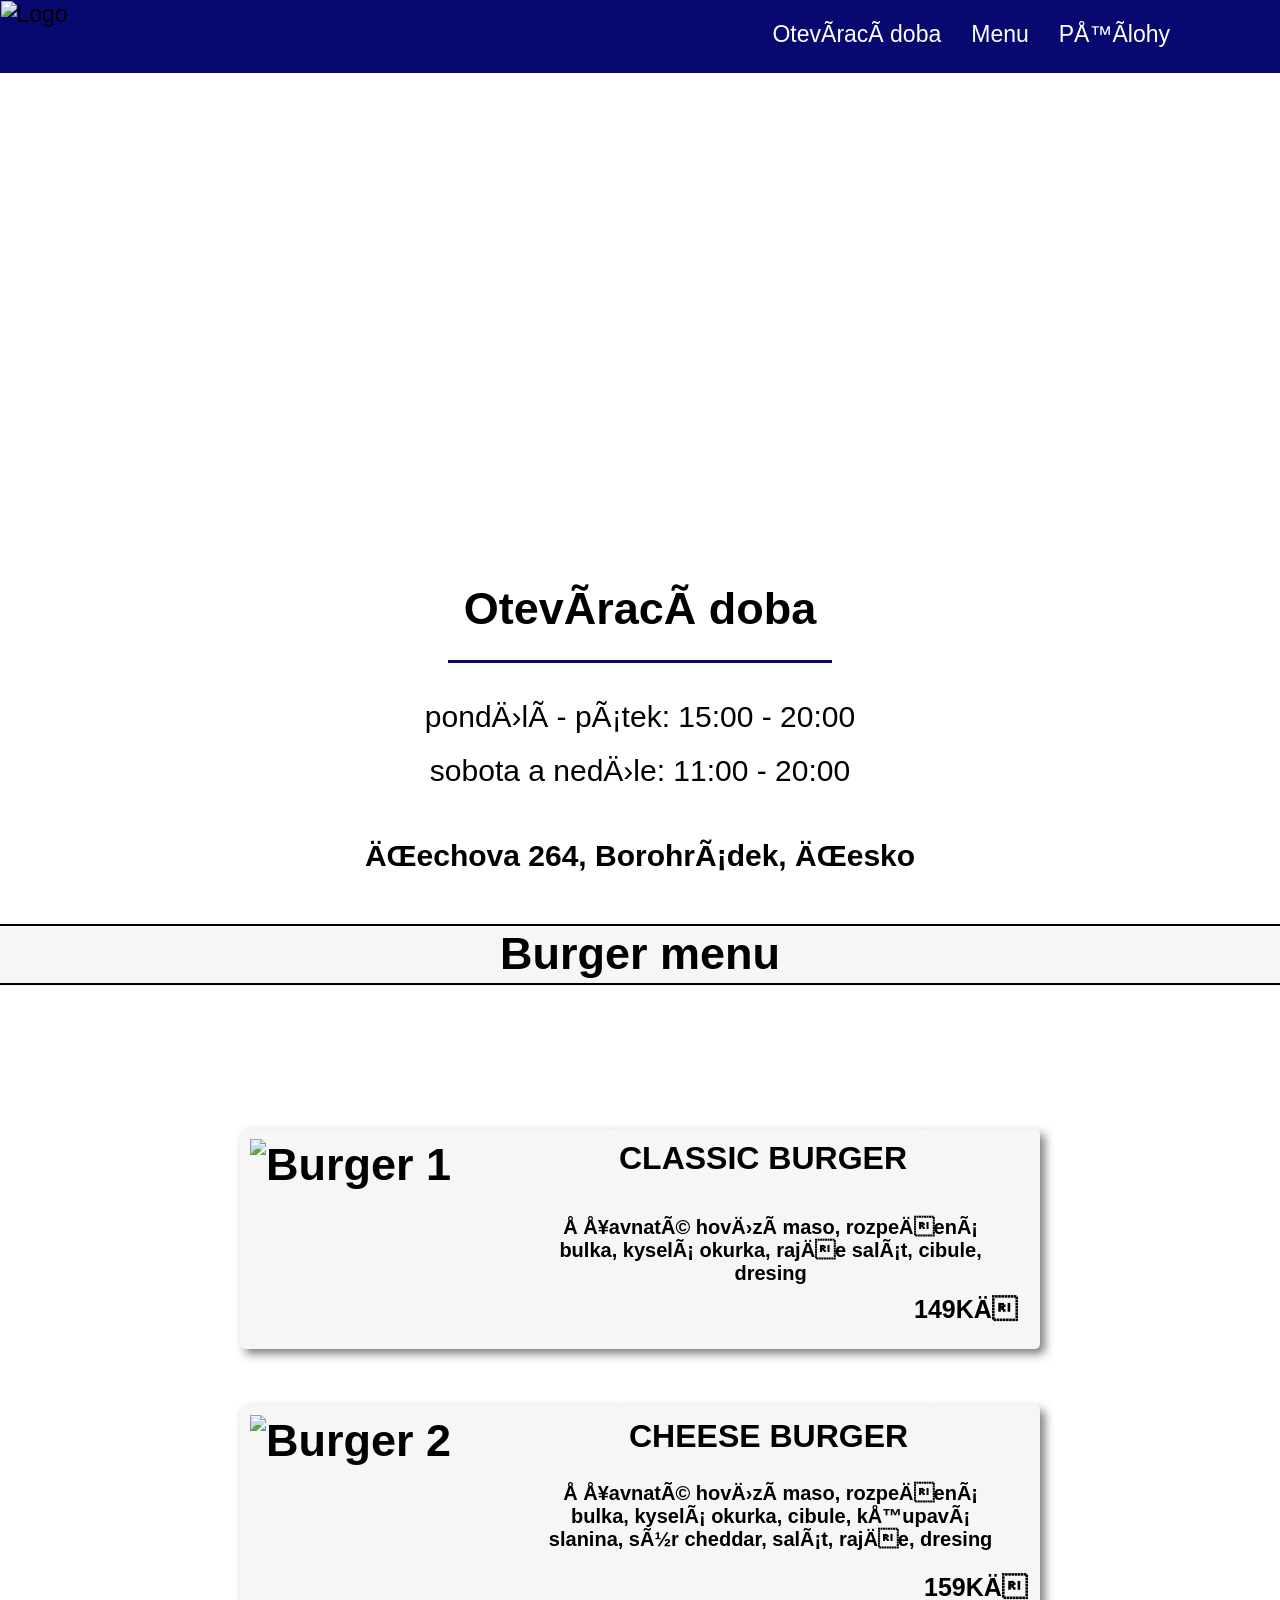
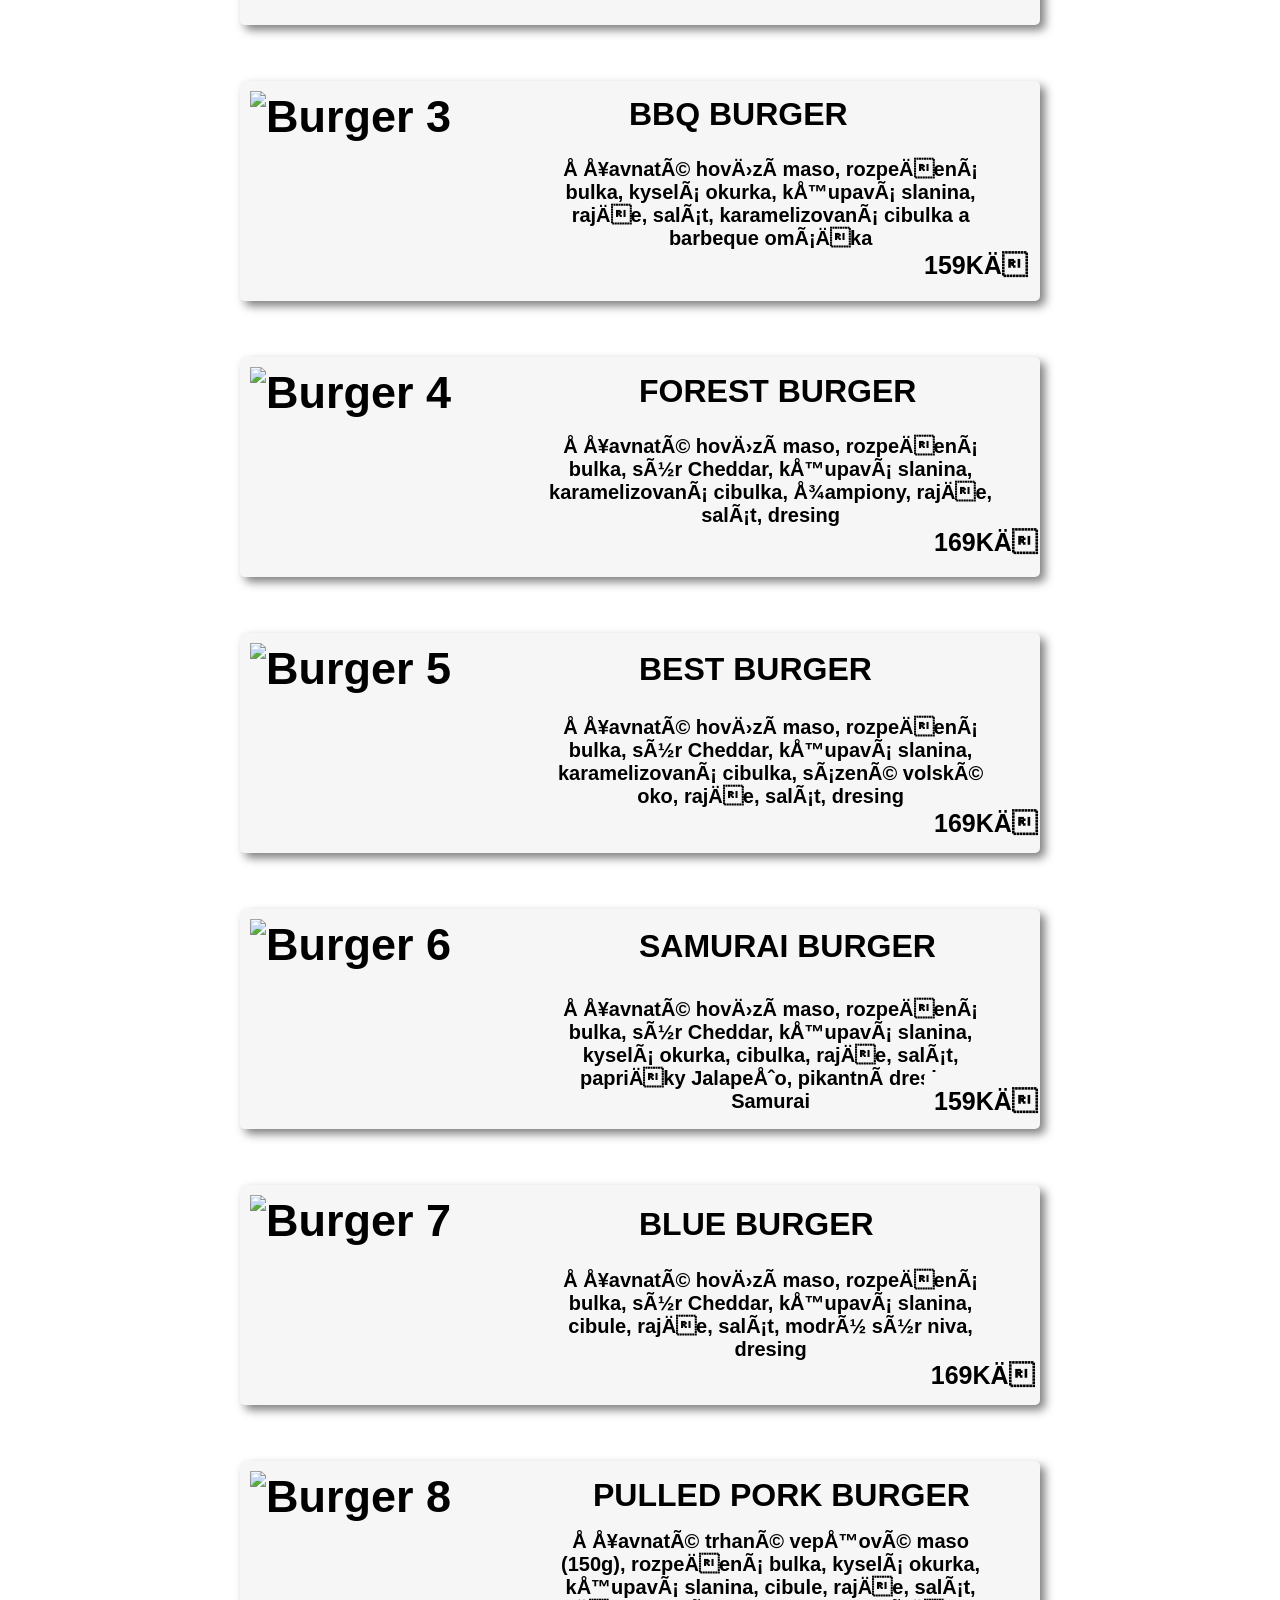
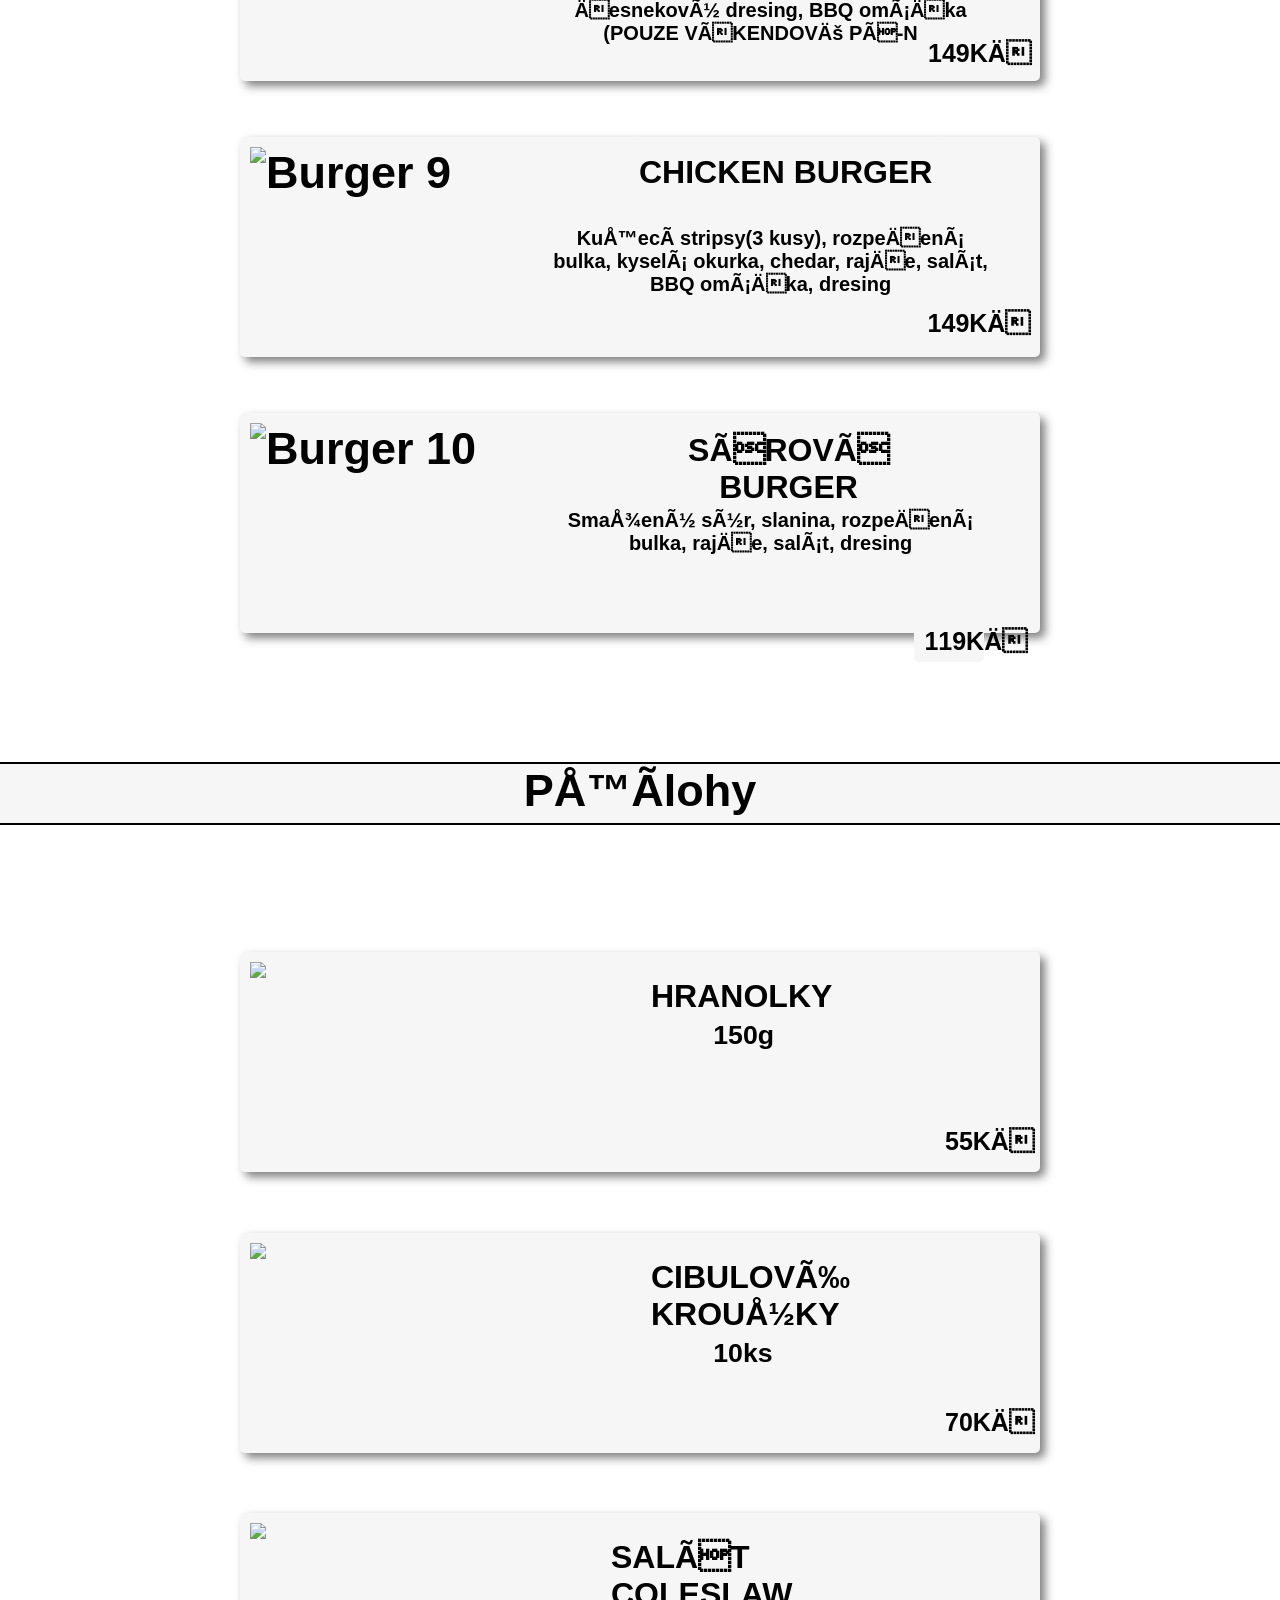
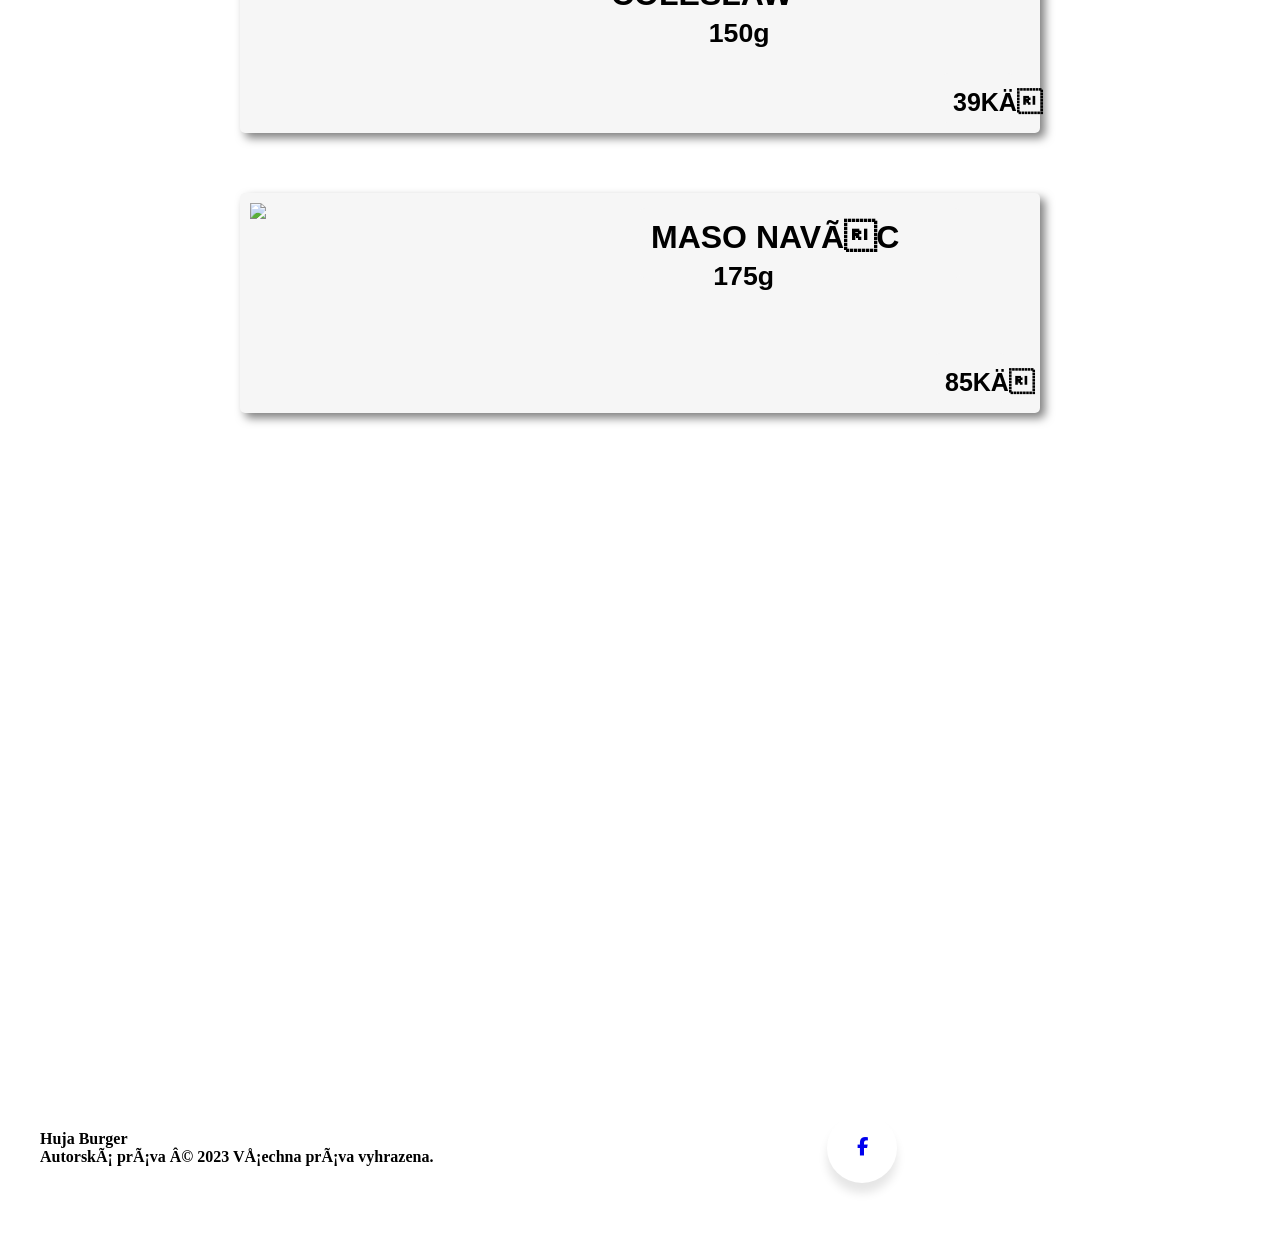
==== index.html @ 57ecf214 "Add files via upload" ====
<!DOCTYPE html>
<html>
<head>
    <link rel="Website Icon" type="png"
    href="static/h.png">
    <link 
    rel="stylesheet" 
    href="https://cdnjs.cloudflare.com/ajax/libs/font-awesome/6.4.2/css/all.min.css" integrity="sha512-z3gLpd7yknf1YoNbCzqRKc4qyor8gaKU1qmn+CShxbuBusANI9QpRohGBreCFkKxLhei6S9CQXFEbbKuqLg0DA==" crossorigin="anonymous" referrerpolicy="no-referrer" />
    <link rel="stylesheet" href="style.css">
    <title>Huja-Burger</title>
    <style>
        body {
            margin: 0; /* Odstraní vnější okraj pro celou stránku */
            background-color: rgb(255, 255, 255);
        }
        /* Přizpůsobte velikost loga dle potřeby */
        .logo {
            width: 123px;
            height: 71.7px;
            margin: 0.5px;
        }

        /* Styl pro modré zápatí */
        .footer {
            margin-top: 1200px;
            background-color: rgb(255, 255, 255); /* Modrá barva pozadí */
            color: rgb(0, 0, 0); /* Bílá barva textu */
            padding: 40px;
            display: flex;
            font-weight: bold;
            align-items: center; /* Zarovnání textu na střed */
        }
        
        .header-2 {
            display: flex;
            background-color: rgb(8, 8, 113);
            padding: 0px;
            align-items: center;
            justify-content: space-between;
        }
        .header {
            position: fixed; /* Pevná pozice */
            top: 0; /* Hlavička bude zobrazena nahoře na obrazovce */
            left: 0;
            width: 100%;
            display: flex;
            background-color: rgb(8, 8, 113);
            padding: 0px;
            text-decoration: none;
            font-size: 23px;
            font-family: Verdana, Geneva, Tahoma, sans-serif;
            align-items: center;
            justify-content: space-between;
            z-index: 999;
        }

        .menu-buttons {
            display: flex;
        }

        .menu-button {
            margin-right: 30px;
            margin-top: 5px;
            color: white;
            text-decoration: none;
            font-size: 23px;
            font-family: Verdana, Geneva, Tahoma, sans-serif;
        }
        .menu-button:hover {
            text-decoration: underline;
            font-size: 26px;
            margin-top: 2px;
        }
        /* Nový styl pro tlačítko Přílohy */
        .attachment-button {
            margin-right: 30px;
            margin-top: 5px;
            color: white;
            text-decoration: none;
            font-size: 23px;
            font-family: Verdana, Geneva, Tahoma, sans-serif;
        }
        .attachment-button:hover {
            text-decoration: underline;
            font-size: 26px;
            margin-top: 2px;
        }

        /* Styl pro tlačítko s obrázkem telefonu */
        .phone-button {
            width: 40px;
            height: 40px;
            background-image: url("/static/phone 1.png"); /* Změňte na cestu k obrázku telefonu */
            background-size: cover;
            cursor: pointer;
            margin-right: 40px;
        }
        .phone-button:hover {
            width: 45px;
            height: 45px;
        }

        /* Nový styl pro velký pruh s obrázkem */
        .large-banner {
            position: relative;
            width: 100%;
            height: 400px; /* Výška velkého pruhu */
            background-image: url("/static/burger banner 6.png"); /* Změňte na cestu k vašemu obrázku */
            background-size: cover;
            background-position: center;
            display: flex;
            align-items: center;
            justify-content: center;
        }
        
        .otevírací-doba-text {
            color: black;
            font-size: 45px; /* Zvětšíme velikost textu */
            font-weight: bold;
            margin-top: 110px; /* Odsazení od obrázku */
            text-align: center;
            font-family: Arial, Helvetica, sans-serif;
        }
        


        
        .doba-text-1 {
            color: black;
            font-size: 30px;
            margin-top: 65px; 
            text-align: center;
            font-family: Arial, Helvetica, sans-serif;
        }
        .doba-text-2 {
            color: black;
            font-size: 30px;
            margin-top: 20px; 
            text-align: center;
            font-family: Arial, Helvetica, sans-serif;
        }

        .místo-text-1 {
            color: black;
            font-size: 30px;
            font-weight: bold;
            margin-top: 4%; 
            text-align: center;
            font-family: 'Segoe UI', Tahoma, Geneva, Verdana, sans-serif;
        }


    .black-line {
        position: absolute;
        margin-top: 2%; /* Výška nad textem 'Burger menu' */
        width: 30%;
        height: 3px;
        background-color: rgb(8, 8, 113);
        left: 35%;
    }




    .burger-menu-text {
            color: black;
            font-size: 45px;
            font-weight: bold;
            margin-top: 1px;
            font-family: Arial, Helvetica, sans-serif;
        }

    /* Nový styl pro modrou čáru */
    .blue-line {
        position: absolute;
        margin-top: 4%; /* Výška nad textem 'Burger menu' */
        width: 100%;
        height: 2px;
        background-color: black;
    }

    .overlay-rectangle {
        position: absolute;
        margin-top: 4.2%; /* Odsazení od vrchního okraje stránky */
        left: 0;
        width: 100%;
        height: 59px; /* Výška obdélníku */
        background-color: rgb(246, 246, 246);
    }

    .blue-line-2 {
        position: absolute;
        margin-top: 0.3%; /* Výška nad textem 'Burger menu' */
        width: 100%;
        height: 2px;
        background-color: black;
    }




    .burger-menu-text-2 {
            color: black;
            font-size: 45px; /* Zvětšíme velikost textu */
            font-weight: bold;
            margin-top: 1px; /* Odsazení od obrázku */
            text-align: center;
            font-family: Arial, Helvetica, sans-serif;
        }
            /* Nový styl pro modrou čáru */
    .blue-line-1-1 {
        position: absolute;
        margin-top: 3150px; /* Výška nad textem 'Burger menu' */
        width: 100%;
        height: 2px;
        background-color: black;
    }

    .overlay-rectangle-2 {
        position: absolute;
        margin-top: 2px; /* Odsazení od vrchního okraje stránky */
        left: 0;
        width: 100%;
        height: 59px; /* Výška obdélníku */
        background-color: rgb(246, 246, 246);
    }

    .blue-line-1-2 {
        position: absolute;
        margin-top: -61px; /* Výška nad textem 'Burger menu' */
        width: 100%;
        height: 2px;
        background-color: black;
    }
        
        


        




        /* Nový styl pro vystupující obdélník */
        .center-box-1-1 {
            position: absolute;
            margin-top: 20%;
            width: 780px;
            height: 200px;
            left: 50%;
            transform: translate(-50%, -50%);
            background-color: rgb(246, 246, 246);
            padding: 10px;
            border-radius: 5px; /* Více ostrých stran */
            box-shadow: 5px 5px 10px rgba(0, 0, 0, 0.5);
            display: flex; 
            align-items: top; 
        }
        /* Styl pro obrázek v obdélníku */
        .burger-image-1-1 {
            width: 200px;
            height: 200px;
            border-radius: 5px;
        }
    
    /* Nový styl pro druhý obdélník */
    .center-box-1-2 {
        position: absolute;
        margin-top: 20%;
        width: 300px;
        height: 200px;
        left: 60%;
        transform: translate(-50%, -50%);
        background-color: rgb(246, 246, 246); 
        padding: 10px;
        border-radius: 5px; /* Více ostrých stran */
        display: flex; 
        align-items: top; 
    }
    /* Styl pro text v novém obdélníku */
    .burger-text-1-2 {
        font-size: 32px;
        font-family: Arial, Helvetica, sans-serif;
        margin-left: 1px; /* Odsazení textu od levého okraje obdélníku */
        font-weight: bold;
        margin-top: 1px;
    }

    .center-box-1-3 {
        position: absolute;
        margin-top: 12%;
        width: 500px;
        height: 40px;
        left: 43%;
        transform: translate(-50%, -50%);
        background-color: rgb(246, 246, 246);
        padding: 10px;
        border-radius: 5px; /* Více ostrých stran */
        display: flex; 
        align-items: top;
    }
    .okurky-text-1-3 {
        font-size: 20px;
        font-family: Arial, Helvetica, sans-serif;
        margin-top: 20px; /* Odsazení textu od horního textu */
        margin-left: 50px; /* Odsazení textu od levého okraje obdélníku */
    }

    .cena-box-1 {
        position: absolute;
        margin-top: 40%;
        width: 50px;
        height: 30px;
        margin-left: 100%;
        transform: translate(-50%, -50%);
        background-color: rgb(246, 246, 246);
        padding: 10px;
        border-radius: 5px; /* Více ostrých stran72 */
        display: flex;
        align-items: top;
        z-index: 99;
    }
    .cena-1 {
        font-size: 25px;
        font-family: Arial, Helvetica, sans-serif;
        margin-left: 0px; /* Odsazení textu od levého okraje obdélníku */
        font-weight: bold;
        margin-top: 5px;
    }
        
    
        
        
        .center-box-2-1 {
            position: absolute;
            margin-top: 47%;
            width: 780px;
            height: 200px;
            left: 50%;
            transform: translate(-50%, -50%);
            background-color: rgb(246, 246, 246);
            padding: 10px;
            border-radius: 5px; /* Více ostrých stran */
            box-shadow: 5px 5px 10px rgba(0, 0, 0, 0.5);
            display: flex; 
            align-items: top; 
        }
        /* Styl pro obrázek v obdélníku */
        .burger-image-2-1 {
            width: 200px;
            height: 200px;
            border-radius: 5px;
        }
    
    /* Nový styl pro druhý obdélník */
    .center-box-2-2 {
        position: absolute;
        margin-top: 93%;
        width: 300px;
        height: 40px;
        margin-left: 50%;
        transform: translate(-50%, -50%);
        background-color: rgb(246, 246, 246); 
        padding: 10px;
        border-radius: 5px; /* Více ostrých stran */
        display: flex; 
        align-items: top; 
    }
    /* Styl pro text v novém obdélníku */
    .burger-text-2-2 {
        font-size: 32px;
        font-family: Arial, Helvetica, sans-serif;
        margin-left: 1px; /* Odsazení textu od levého okraje obdélníku */
        font-weight: bold;
        margin-top: 1px;
    }

    .center-box-2-3 {
        position: absolute;
        margin-top: 55%;
        width: 500px;
        height: 40px;
        left: 50%;
        transform: translate(-50%, -50%);
        background-color: rgb(246, 246, 246);
        padding: 10px;
        border-radius: 5px; /* Více ostrých stran */
        display: flex; 
        align-items: top;
    }
    .okurky-text-2-3 {
        font-size: 20px;
        font-family: Arial, Helvetica, sans-serif;
        margin-top: 20px; /* Odsazení textu od horního textu */
        margin-left: 50px; /* Odsazení textu od levého okraje obdélníku */
    }
    .cena-box-2 {
        position: absolute;
        margin-top: 40%;
        width: 50px;
        height: 30px;
        margin-left: 100%;
        transform: translate(-50%, -50%);
        background-color: rgb(246, 246, 246);
        padding: 10px;
        border-radius: 5px; /* Více ostrých stran */
        display: flex; 
        align-items: top;
        z-index: 99;
    }
    .cena-2 {
        font-size: 25px;
        font-family: Arial, Helvetica, sans-serif;
        margin-left: 0px; /* Odsazení textu od levého okraje obdélníku */
        font-weight: bold;
        margin-top: 5px;
    }




    .center-box-3-1 {
            position: absolute;
            margin-top: 47%;
            width: 780px;
            height: 200px;
            left: 50%;
            transform: translate(-50%, -50%);
            background-color: rgb(246, 246, 246);
            padding: 10px;
            border-radius: 5px; /* Více ostrých stran */
            box-shadow: 5px 5px 10px rgba(0, 0, 0, 0.5);
            display: flex; 
            align-items: top; 
        }
        /* Styl pro obrázek v obdélníku */
        .burger-image-3-1 {
            width: 200px;
            height: 200px;
            border-radius: 5px;
        }
    
    /* Nový styl pro druhý obdélník */
    .center-box-3-2 {
        position: absolute;
        margin-top: 93%;
        width: 300px;
        height: 40px;
        left: 50%;
        transform: translate(-50%, -50%);
        background-color: rgb(246, 246, 246); 
        padding: 10px;
        border-radius: 5px; /* Více ostrých stran */
        display: flex; 
        align-items: top; 
    }
    /* Styl pro text v novém obdélníku */
    .burger-text-3-2 {
        font-size: 32px;
        font-family: Arial, Helvetica, sans-serif;
        margin-left: 1px; /* Odsazení textu od levého okraje obdélníku */
        font-weight: bold;
        margin-top: 1px;
    }

    .center-box-3-3 {
        position: absolute;
        margin-top: 57%;
        width: 500px;
        height: 40px;
        left: 50%;
        transform: translate(-50%, -50%);
        background-color: rgb(246, 246, 246);
        padding: 10px;
        border-radius: 5px; /* Více ostrých stran */
        display: flex; 
        align-items: top;
    }
    .okurky-text-3-3 {
        font-size: 20px;
        font-family: Arial, Helvetica, sans-serif;
        margin-top: 20px; /* Odsazení textu od horního textu */
        margin-left: 50px; /* Odsazení textu od levého okraje obdélníku */
    }

    .cena-box-3 {
        position: absolute;
        margin-top: 40%;
        width: 50px;
        height: 30px;
        margin-left: 100%;
        transform: translate(-50%, -50%);
        background-color: rgb(246, 246, 246);
        padding: 10px;
        border-radius: 5px; /* Více ostrých stran */
        display: flex; 
        align-items: top;
        z-index: 99;
    }
    .cena-3 {
        font-size: 25px;
        font-family: Arial, Helvetica, sans-serif;
        margin-left: 0px; /* Odsazení textu od levého okraje obdélníku */
        font-weight: bold;
        margin-top: 5px;
    }




    .center-box-4-1 {
            position: absolute;
            margin-top: 47%;
            width: 780px;
            height: 200px;
            left: 50%;
            transform: translate(-50%, -50%);
            background-color: rgb(246, 246, 246);
            padding: 10px;
            border-radius: 5px; /* Více ostrých stran */
            box-shadow: 5px 5px 10px rgba(0, 0, 0, 0.5);
            display: flex; 
            align-items: top; 
        }
        /* Styl pro obrázek v obdélníku */
        .burger-image-4-1 {
            width: 200px;
            height: 200px;
            border-radius: 5px;
        }
    
    /* Nový styl pro druhý obdélník */
    .center-box-4-2 {
        position: absolute;
        margin-top: 93%;
        width: 300px;
        height: 40px;
        margin-left: 50%;
        transform: translate(-50%, -50%);
        background-color: rgb(246, 246, 246); 
        padding: 10px;
        border-radius: 5px; /* Více ostrých stran */
        display: flex; 
        align-items: top; 
    }
    /* Styl pro text v novém obdélníku */
    .burger-text-4-2 {
        font-size: 32px;
        font-family: Arial, Helvetica, sans-serif;
        margin-left: 1px; /* Odsazení textu od levého okraje obdélníku */
        font-weight: bold;
        margin-top: 1px;
    }

    .center-box-4-3 {
        position: absolute;
        margin-top: 57%;
        width: 500px;
        height: 40px;
        left: 50%;
        transform: translate(-50%, -50%);
        background-color: rgb(246, 246, 246);
        padding: 10px;
        border-radius: 5px; /* Více ostrých stran */
        display: flex; 
        align-items: top;
    }
    .okurky-text-4-3 {
        font-size: 20px;
        font-family: Arial, Helvetica, sans-serif;
        margin-top: 20px; /* Odsazení textu od horního textu */
        margin-left: 50px; /* Odsazení textu od levého okraje obdélníku */
    }

    .cena-box-4 {
        position: absolute;
        margin-top: 40%;
        width: 50px;
        height: 30px;
        margin-left: 100%;
        transform: translate(-50%, -50%);
        background-color: rgb(246, 246, 246);
        padding: 10px;
        border-radius: 5px; /* Více ostrých stran */
        display: flex; 
        align-items: top;
        z-index: 99;
    }
    .cena-4 {
        font-size: 25px;
        font-family: Arial, Helvetica, sans-serif;
        margin-left: 0px; /* Odsazení textu od levého okraje obdélníku */
        font-weight: bold;
        margin-top: 5px;
    }




    .center-box-5-1 {
            position: absolute;
            margin-top: 47%;
            width: 780px;
            height: 200px;
            left: 50%;
            transform: translate(-50%, -50%);
            background-color: rgb(246, 246, 246);
            padding: 10px;
            border-radius: 5px; /* Více ostrých stran */
            box-shadow: 5px 5px 10px rgba(0, 0, 0, 0.5);
            display: flex; 
            align-items: top; 
        }
        /* Styl pro obrázek v obdélníku */
        .burger-image-5-1 {
            width: 200px;
            height: 200px;
            border-radius: 5px;
        }
    
    /* Nový styl pro druhý obdélník */
    .center-box-5-2 {
        position: absolute;
        margin-top: 93%;
        width: 300px;
        height: 40px;
        left: 50%;
        transform: translate(-50%, -50%);
        background-color: rgb(246, 246, 246); 
        padding: 10px;
        border-radius: 5px; /* Více ostrých stran */
        display: flex; 
        align-items: top; 
    }
    /* Styl pro text v novém obdélníku */
    .burger-text-5-2 {
        font-size: 32px;
        font-family: Arial, Helvetica, sans-serif;
        margin-left: 1px; /* Odsazení textu od levého okraje obdélníku */
        font-weight: bold;
        margin-top: 1px;
    }

    .center-box-5-3 {
        position: absolute;
        margin-top: 58%;
        width: 500px;
        height: 40px;
        left: 50%;
        transform: translate(-50%, -50%);
        background-color: rgb(246, 246, 246);
        padding: 10px;
        border-radius: 5px; /* Více ostrých stran */
        display: flex; 
        align-items: top;
    }
    .okurky-text-5-3 {
        font-size: 20px;
        font-family: Arial, Helvetica, sans-serif;
        margin-top: 20px; /* Odsazení textu od horního textu */
        margin-left: 50px; /* Odsazení textu od levého okraje obdélníku */
    }

    .cena-box-5 {
        position: absolute;
        margin-top: 41%;
        width: 50px;
        height: 30px;
        margin-left: 100%;
        transform: translate(-50%, -50%);
        background-color: rgb(246, 246, 246);
        padding: 10px;
        border-radius: 5px; /* Více ostrých stran */
        display: flex; 
        align-items: top;
        z-index: 99;
    }
    .cena-5 {
        font-size: 25px;
        font-family: Arial, Helvetica, sans-serif;
        margin-left: 0px;
        font-weight: bold;
        margin-top: 5px;
    }




    .center-box-6-1 {
            position: absolute;
            margin-top: 47%;
            width: 780px;
            height: 200px;
            left: 50%;
            transform: translate(-50%, -50%);
            background-color: rgb(246, 246, 246);
            padding: 10px;
            border-radius: 5px;
            box-shadow: 5px 5px 10px rgba(0, 0, 0, 0.5);
            display: flex; 
            align-items: top; 
        }
        .burger-image-6-1 {
            width: 200px;
            height: 200px;
            border-radius: 5px;
        }
    

    .center-box-6-2 {
        position: absolute;
        margin-top: 93%;
        width: 300px;
        height: 40px;
        left: 50%;
        transform: translate(-50%, -50%);
        background-color: rgb(246, 246, 246); 
        padding: 10px;
        border-radius: 5px;
        display: flex; 
        align-items: top; 
    }
    .burger-text-6-2 {
        font-size: 32px;
        font-family: Arial, Helvetica, sans-serif;
        margin-left: 1px;
        font-weight: bold;
        margin-top: 1px;
    }


    .center-box-6-3 {
        position: absolute;
        margin-top: 58%;
        width: 500px;
        height: 40px;
        left: 50%;
        transform: translate(-50%, -50%);
        background-color: rgb(246, 246, 246);
        padding: 10px;
        border-radius: 5px;
        display: flex; 
        align-items: top;
    }
    .okurky-text-6-3 {
        font-size: 20px;
        font-family: Arial, Helvetica, sans-serif;
        margin-top: 20px;
        margin-left: 50px;
    }


    .cena-box-6 {
        position: absolute;
        margin-top: 41%;
        width: 50px;
        height: 30px;
        margin-left: 100%;
        transform: translate(-50%, -50%);
        background-color: rgb(246, 246, 246);
        padding: 10px;
        border-radius: 5px;
        display: flex; 
        align-items: top;
        z-index: 99;
    }
    .cena-6 {
        font-size: 25px;
        font-family: Arial, Helvetica, sans-serif;
        margin-left: 0px;
        font-weight: bold;
        margin-top: 5px;
    }




    .center-box-7-1 {
            position: absolute;
            margin-top: 47%;
            width: 780px;
            height: 200px;
            left: 50%;
            transform: translate(-50%, -50%);
            background-color: rgb(246, 246, 246);
            padding: 10px;
            border-radius: 5px;
            box-shadow: 5px 5px 10px rgba(0, 0, 0, 0.5);
            display: flex; 
            align-items: top; 
        }
        .burger-image-7-1 {
            width: 200px;
            height: 200px;
            border-radius: 5px;
        }
    

    .center-box-7-2 {
        position: absolute;
        margin-top: 93%;
        width: 300px;
        height: 40px;
        left: 50%;
        transform: translate(-50%, -50%);
        background-color: rgb(246, 246, 246); 
        padding: 10px;
        border-radius: 5px;
        display: flex; 
        align-items: top; 
    }
    .burger-text-7-2 {
        font-size: 32px;
        font-family: Arial, Helvetica, sans-serif;
        margin-left: 1px;
        font-weight: bold;
        margin-top: 1px;
    }


    .center-box-7-3 {
        position: absolute;
        margin-top: 56%;
        width: 500px;
        height: 40px;
        left: 50%;
        transform: translate(-50%, -50%);
        background-color: rgb(246, 246, 246);
        padding: 10px;
        border-radius: 5px;
        display: flex; 
        align-items: top;
    }
    .okurky-text-7-3 {
        font-size: 20px;
        font-family: Arial, Helvetica, sans-serif;
        margin-top: 20px;
        margin-left: 50px;
    }


    .cena-box-7 {
        position: absolute;
        margin-top: 40%;
        width: 50px;
        height: 30px;
        margin-left: 99%;
        transform: translate(-50%, -50%);
        background-color: rgb(246, 246, 246);
        padding: 10px;
        border-radius: 5px;
        display: flex; 
        align-items: top;
        z-index: 99;
    }
    .cena-7 {
        font-size: 25px;
        font-family: Arial, Helvetica, sans-serif;
        margin-left: 0px;
        font-weight: bold;
        margin-top: 5px;
    }




    .center-box-8-1 {
            position: absolute;
            margin-top: 47%;
            width: 780px;
            height: 200px;
            left: 50%;
            transform: translate(-50%, -50%);
            background-color: rgb(246, 246, 246);
            padding: 10px;
            border-radius: 5px; /* Více ostrých stran */
            box-shadow: 5px 5px 10px rgba(0, 0, 0, 0.5);
            display: flex; 
            align-items: top; 
        }
        .burger-image-8-1 {
            width: 200px;
            height: 200px;
            border-radius: 5px;
        }
    

    .center-box-8-2 {
        position: absolute;
        margin-top: 91%;
        width: 430px;
        height: 40px;
        left: 50%;
        transform: translate(-50%, -50%);
        background-color: rgb(246, 246, 246); 
        padding: 10px;
        border-radius: 5px;
        display: flex; 
        align-items: top; 
    }
    .burger-text-8-2 {
        font-size: 32px;
        font-family: Arial, Helvetica, sans-serif;
        margin-left: 20px;
        font-weight: bold;
        margin-top: 1px;
    }


    .center-box-8-3 {
        position: absolute;
        margin-top: 54%;
        width: 500px;
        height: 40px;
        left: 50%;
        transform: translate(-50%, -50%);
        background-color: rgb(246, 246, 246);
        padding: 10px;
        border-radius: 5px;
        display: flex; 
        align-items: top;
    }
    .okurky-text-8-3 {
        font-size: 20px;
        font-family: Arial, Helvetica, sans-serif;
        margin-top: 20px;
        margin-left: 50px;
    }


    .cena-box-8 {
        position: absolute;
        margin-top: 30%;
        width: 50px;
        height: 30px;
        margin-left: 80%;
        transform: translate(-50%, -50%);
        background-color: rgb(246, 246, 246);
        padding: 10px;
        border-radius: 5px;
        display: flex; 
        align-items: top;
        z-index: 99;
    }
    .cena-8 {
        font-size: 25px;
        font-family: Arial, Helvetica, sans-serif;
        margin-left: 0px;
        font-weight: bold;
        margin-top: 5px;
    }




    .center-box-9-1 {
            position: absolute;
            margin-top: 47%;
            width: 780px;
            height: 200px;
            left: 50%;
            transform: translate(-50%, -50%);
            background-color: rgb(246, 246, 246);
            padding: 10px;
            border-radius: 5px;
            box-shadow: 5px 5px 10px rgba(0, 0, 0, 0.5);
            display: flex; 
            align-items: top; 
        }

        .burger-image-9-1 {
            width: 200px;
            height: 200px;
            border-radius: 5px;
        }
    

    .center-box-9-2 {
        position: absolute;
        margin-top: 66%;
        width: 300px;
        height: 40px;
        left: 50%;
        transform: translate(-50%, -50%);
        background-color: rgb(246, 246, 246); 
        padding: 10px;
        border-radius: 5px;
        display: flex; 
        align-items: top; 
    }
    .burger-text-9-2 {
        font-size: 32px;
        font-family: Arial, Helvetica, sans-serif;
        margin-left: 1px;
        font-weight: bold;
        margin-top: 1px;
    }


    .center-box-9-3 {
        position: absolute;
        margin-top: 61%;
        width: 500px;
        height: 40px;
        left: 50%;
        transform: translate(-50%, -50%);
        background-color: rgb(246, 246, 246);
        padding: 10px;
        border-radius: 5px;
        display: flex; 
        align-items: top;
    }
    .okurky-text-9-3 {
        font-size: 20px;
        font-family: Arial, Helvetica, sans-serif;
        margin-top: 20px;
        margin-left: 50px;
    }


    .cena-box-9 {
        position: absolute;
        margin-top: 40%;
        width: 50px;
        height: 30px;
        margin-left: 98%;
        transform: translate(-50%, -50%);
        background-color: rgb(246, 246, 246);
        padding: 10px;
        border-radius: 5px;
        display: flex; 
        align-items: top;
        z-index: 99;
    }
    .cena-9 {
        font-size: 25px;
        font-family: Arial, Helvetica, sans-serif;
        margin-left: 0px;
        font-weight: bold;
        margin-top: 5px;
    }




    .center-box-10-1 {
            position: absolute;
            margin-top: 47%;
            width: 780px;
            height: 200px;
            left: 50%;
            transform: translate(-50%, -50%);
            background-color: rgb(246, 246, 246);
            padding: 10px;
            border-radius: 5px;
            box-shadow: 5px 5px 10px rgba(0, 0, 0, 0.5);
            display: flex; 
            align-items: top; 
        }
        .burger-image-10-1 {
            width: 200px;
            height: 200px;
            border-radius: 5px;
        }
    

    .center-box-10-2 {
        position: absolute;
        margin-top: 93%;
        width: 300px;
        height: 40px;
        left: 50%;
        transform: translate(-50%, -50%);
        background-color: rgb(246, 246, 246); 
        padding: 10px;
        border-radius: 5px;
        display: flex; 
        align-items: top; 
    }
    .burger-text-10-2 {
        font-size: 32px;
        font-family: Arial, Helvetica, sans-serif;
        margin-left: 1px;
        font-weight: bold;
        margin-top: 1px;
    }


    .center-box-10-3 {
        position: absolute;
        margin-top: 58%;
        width: 500px;
        height: 40px;
        left: 50%;
        transform: translate(-50%, -50%);
        background-color: rgb(246, 246, 246);
        padding: 10px;
        border-radius: 5px;
        display: flex; 
        align-items: top;
    }
    .okurky-text-10-3 {
        font-size: 20px;
        font-family: Arial, Helvetica, sans-serif;
        margin-top: 20px;
        margin-left: 50px;
    }


    .cena-box-10 {
        position: absolute;
        margin-top: 41%;
        width: 50px;
        height: 30px;
        margin-left: 97%;
        transform: translate(-50%, -50%);
        background-color: rgb(246, 246, 246);
        padding: 10px;
        border-radius: 5px;
        display: flex; 
        align-items: top;
        z-index: 99;
    }
    .cena-10 {
        font-size: 25px;
        font-family: Arial, Helvetica, sans-serif;
        margin-left: 0px;
        font-weight: bold;
        margin-top: 5px;
    }





    .special-menu {
        position: absolute;
        margin-top: 530px;
        width: 800px;
        height: 20px;
        left: 50%;
        transform: translate(-50%, -50%);
        background-color: rgb(255, 255, 255);
        padding: 10px;
        border-radius: 2px;
        display: flex;
        align-items: top; 
    }
    .special-menu-text {
        font-size: 32px;
        font-family: Arial, Helvetica, sans-serif;
        margin-left: 1px;
        font-weight: bold;
        margin-top: 1px;
    }







    .přílohy-box-1 {
        position: absolute;
        margin-top: 300px;
        width: 780px;
        height: 200px;
        left: 50%;
        transform: translate(-50%, -50%);
        background-color: rgb(246, 246, 246);
        padding: 10px;
        border-radius: 5px;
        box-shadow: 5px 5px 10px rgba(0, 0, 0, 0.5);
        display: flex; 
        align-items: top; 
    }
    .přílohy-image-1 {
        width: 200px;
        height: 200px;
        border-radius: 5px;
        }
    
    .přílohy-box-1-2 {
        position: absolute;
        margin-top: 40px;
        width: 300px;
        height: 50px;
        left: 70%;
        transform: translate(-50%, -50%);
        background-color: rgb(246, 246, 246); 
        padding: 10px;
        border-radius: 5px; 
        display: flex; 
        align-items: top; 
    }
    .přílohy-text-1 {
        font-size: 32px;
        font-family: Arial, Helvetica, sans-serif;
        margin-left: 1px; 
        font-weight: bold;
        margin-top: 1px;
    }

    .přílohy-cena-box-1 {
        position: absolute;
        margin-top: 50%;
        width: 50px;
        height: 30px;
        margin-left: 100%;
        transform: translate(-50%, -50%);
        background-color: rgb(246, 246, 246);
        padding: 10px;
        border-radius: 5px;
        display: flex;
        align-items: top;
        z-index: 99;
    }
    .přílohy-cena-1 {
        font-size: 25px;
        font-family: Arial, Helvetica, sans-serif;
        margin-left: 0px; 
        font-weight: bold;
        margin-top: 5px;
    }




    
    .přílohy-box-2 {
        position: absolute;
        margin-top: 520px;
        width: 780px;
        height: 200px;
        left: 50%;
        transform: translate(-50%, -50%);
        background-color: rgb(246, 246, 246);
        padding: 10px;
        border-radius: 5px;
        box-shadow: 5px 5px 10px rgba(0, 0, 0, 0.5);
        display: flex; 
        align-items: top; 
    }
    .přílohy-image-2 {
        width: 200px;
        height: 200px;
        border-radius: 5px;
        }
    
    .přílohy-box-2-2 {
        position: absolute;
        margin-top: 40px;
        width: 300px;
        height: 50px;
        left: 70%;
        transform: translate(-50%, -50%);
        background-color: rgb(246, 246, 246); 
        padding: 10px;
        border-radius: 5px; 
        display: flex; 
        align-items: top; 
    }
    .přílohy-text-2 {
        font-size: 32px;
        font-family: Arial, Helvetica, sans-serif;
        margin-left: 1px; 
        font-weight: bold;
        margin-top: 1px;
    }

    .přílohy-cena-box-2 {
        position: absolute;
        margin-top: 50%;
        width: 50px;
        height: 30px;
        margin-left: 100%;
        transform: translate(-50%, -50%);
        background-color: rgb(246, 246, 246);
        padding: 10px;
        border-radius: 5px;
        display: flex;
        align-items: top;
        z-index: 99;
    }
    .přílohy-cena-2 {
        font-size: 25px;
        font-family: Arial, Helvetica, sans-serif;
        margin-left: 0px; 
        font-weight: bold;
        margin-top: 5px;
    }









    .přílohy-box-3 {
        position: absolute;
        margin-top: 800px;
        width: 780px;
        height: 200px;
        left: 50%;
        transform: translate(-50%, -50%);
        background-color: rgb(246, 246, 246);
        padding: 10px;
        border-radius: 5px;
        box-shadow: 5px 5px 10px rgba(0, 0, 0, 0.5);
        display: flex; 
        align-items: top; 
    }
    .přílohy-image-3 {
        width: 200px;
        height: 200px;
        border-radius: 5px;
        }
    
    .přílohy-box-3-2 {
        position: absolute;
        margin-top: 40px;
        width: 300px;
        height: 50px;
        left: 65%;
        transform: translate(-50%, -50%);
        background-color: rgb(246, 246, 246); 
        padding: 10px;
        border-radius: 5px; 
        display: flex; 
        align-items: top; 
    }
    .přílohy-text-3 {
        font-size: 32px;
        font-family: Arial, Helvetica, sans-serif;
        margin-left: 1px; 
        font-weight: bold;
        margin-top: 1px;
    }

    .přílohy-cena-box-3 {
        position: absolute;
        margin-top: 50%;
        width: 50px;
        height: 30px;
        margin-left: 115%;
        transform: translate(-50%, -50%);
        background-color: rgb(246, 246, 246);
        padding: 10px;
        border-radius: 5px;
        display: flex;
        align-items: top;
        z-index: 99;
    }
    .přílohy-cena-3 {
        font-size: 25px;
        font-family: Arial, Helvetica, sans-serif;
        margin-left: 0px; 
        font-weight: bold;
        margin-top: 5px;
    }









    .přílohy-box-4 {
        position: absolute;
        margin-top: 1080px;
        width: 780px;
        height: 200px;
        left: 50%;
        transform: translate(-50%, -50%);
        background-color: rgb(246, 246, 246);
        padding: 10px;
        border-radius: 5px;
        box-shadow: 5px 5px 10px rgba(0, 0, 0, 0.5);
        display: flex; 
        align-items: top; 
    }
    .přílohy-image-4 {
        width: 200px;
        height: 200px;
        border-radius: 5px;
        }
    
    .přílohy-box-4-2 {
        position: absolute;
        margin-top: 40px;
        width: 300px;
        height: 50px;
        left: 70%;
        transform: translate(-50%, -50%);
        background-color: rgb(246, 246, 246); 
        padding: 10px;
        border-radius: 5px; 
        display: flex; 
        align-items: top; 
    }
    .přílohy-text-4 {
        font-size: 32px;
        font-family: Arial, Helvetica, sans-serif;
        margin-left: 1px; 
        font-weight: bold;
        margin-top: 1px;
    }

    .přílohy-cena-box-4 {
        position: absolute;
        margin-top: 50%;
        width: 50px;
        height: 30px;
        margin-left: 100%;
        transform: translate(-50%, -50%);
        background-color: rgb(246, 246, 246);
        padding: 10px;
        border-radius: 5px;
        display: flex;
        align-items: top;
        z-index: 99;
    }
    .přílohy-cena-4 {
        font-size: 25px;
        font-family: Arial, Helvetica, sans-serif;
        margin-left: 0px; 
        font-weight: bold;
        margin-top: 5px;
    }





    .google-map {
        padding-bottom: 50%;
        position: relative;
    }

    .google-map iframe {
        height: 60%;
        width: 100%;
        left: 0;
        margin-top: 1400px;
        position: absolute;
    }










    </style>
</head>
<body>
    <div class="header">
        <img src="/static/huja burger logo 2.png" alt="Logo" class="logo">
        <div class="menu-buttons">
            <a href="javascript:void(0);" onclick="scrollToOtevíracídoba()" class="menu-button">Otevírací doba</a>
            <a href="javascript:void(0);" onclick="scrollToBurgerMenu()" class="menu-button">Menu</a>
            <a href="javascript:void(0);" onclick="scrollToBurgerMenu2()" class="attachment-button">Přílohy</a>
            <a href="tel:+420776422538" class="phone-button" title="Zavolat"></a>
        </div>
    </div>

    <div class="header-2">
        <img src="/static/huja burger logo 2.png" alt="Logo" class="logo">
        <div class="menu-buttons">
            <!-- Tlačítko Menu s JavaScriptem pro smooth scrolling -->
            <a href="javascript:void(0);" onclick="scrollToBurgerMenu()" class="menu-button">Menu</a>
            <a href="javascript:void(0);" onclick="scrollToBurgerMenu2()" class="attachment-button">Přílohy</a>
            <a href="javascript:void(0);" onclick="scrollToOtevíracídoba()" class="doba-button">Otevírací doba</a>
            <a href="tel:+420776422538" class="phone-button" title="Zavolat"></a>
        </div>
    </div>



    <!-- Velký pruh s obrázkem a textem -->
    <div class="large-banner">
    </div>

    


    
    <div id="doba-menu" class="otevírací-doba-text">Otevírací doba
        <div class="black-line"></div>
    </div>
    <div id="doba-text" class="doba-text-1"> pondělí - pátek: 15:00 - 20:00</div>
    <div id="doba-text" class="doba-text-2"> sobota a neděle: 11:00 - 20:00</div>

        <div id="doba-text" class="místo-text-1"> Čechova 264, Borohrádek, Česko
            <div class="blue-line"></div>
            <div class="overlay-rectangle">
                <div id="burger-menu" class="burger-menu-text">Burger menu
                    <div class="blue-line-2">
                        <div class="center-box-1-1">
                            <img src="/static/burger 1.png" alt="Burger 1" class="burger-image">
                            <div class="center-box-2-1">
                                <img src="/static/burger 1.png" alt="Burger 2" class="burger-image">
                                <div class="center-box-3-1">
                                    <img src="/static/burger 1.png" alt="Burger 3" class="burger-image">
                                    <div class="center-box-4-1">
                                        <img src="/static/burger 1.png" alt="Burger 4" class="burger-image">
                                        <div class="center-box-5-1">
                                            <img src="/static/burger 1.png" alt="Burger 5" class="burger-image">
                                            <div class="center-box-6-1">
                                                <img src="/static/burger 1.png" alt="Burger 6" class="burger-image">
                                                <div class="center-box-7-1">
                                                    <img src="/static/burger 1.png" alt="Burger 7" class="burger-image">
                                                    <div class="center-box-8-1">
                                                        <img src="/static/burger 1.png" alt="Burger 8" class="burger-image">
                                                        <div class="center-box-9-1">
                                                            <img src="/static/burger 1.png" alt="Burger 9" class="burger-image">
                                                            <div class="center-box-10-1">
                                                                <img src="/static/burger 1.png" alt="Burger 10" class="burger-image">
                                                            </div><div class="special-menu">
                                                                <div class="special-menu-text">  <!-- Každý burger jde dát do menu (burger+hranolky+točená limonáda/pepsi) --> </div>
                                                            </div>
                                                        </div>
                                                    </div>
                                                </div>
                                            </div>
                                        </div>
                                    </div>
                                </div>
                            </div>
                        </div>
                        <div class="center-box-1-2">
                            <div class="burger-text-1-2">CLASSIC BURGER
                                <div class="cena-box-1">
                                    <div class="cena-1">149Kč</div>
                                </div>
                                <div class="center-box-1-3">
                                    <div class="okurky-text-1-3">Šťavnaté hovězí maso, rozpečená bulka, kyselá okurka, rajče salát, cibule, dresing</div>
                                    <div class="center-box-2-3">
                                        <div class="okurky-text-2-3">Šťavnaté hovězí maso, rozpečená bulka, kyselá okurka, cibule, křupavá slanina, sýr cheddar, salát, rajče, dresing</div>
                                        <div class="center-box-3-3">
                                            <div class="okurky-text-3-3">Šťavnaté hovězí maso, rozpečená bulka, kyselá okurka, křupavá slanina, rajče, salát, karamelizovaná cibulka a barbeque omáčka</div>
                                            <div class="center-box-4-3">
                                                <div class="okurky-text-4-3">Šťavnaté hovězí maso, rozpečená bulka, sýr Cheddar, křupavá slanina, karamelizovaná cibulka, žampiony, rajče, salát, dresing</div>
                                                <div class="center-box-5-3">
                                                    <div class="okurky-text-5-3">Šťavnaté hovězí maso, rozpečená bulka, sýr Cheddar, křupavá slanina, karamelizovaná cibulka, sázené volské oko, rajče, salát, dresing</div>
                                                    <div class="center-box-6-3">
                                                        <div class="okurky-text-6-3">Šťavnaté hovězí maso, rozpečená bulka, sýr Cheddar, křupavá slanina, kyselá okurka, cibulka, rajče, salát, papričky Jalapeňo, pikantní dresing Samurai</div>
                                                        <div class="center-box-7-3">
                                                            <div class="okurky-text-7-3">Šťavnaté hovězí maso, rozpečená bulka, sýr Cheddar, křupavá slanina, cibule, rajče, salát, modrý sýr niva, dresing</div>
                                                            <div class="center-box-8-3">
                                                                <div class="okurky-text-8-3">Šťavnaté trhané vepřové maso (150g), rozpečená bulka, kyselá okurka, křupavá slanina, cibule, rajče, salát, česnekový dresing, BBQ omáčka (POUZE VÍKENDOVĚ PÁ-NE)</div>
                                                                <div class="center-box-9-3">
                                                                    <div class="okurky-text-9-3">Kuřecí stripsy(3 kusy), rozpečená bulka, kyselá okurka, chedar, rajče, salát, BBQ omáčka, dresing</div>
                                                                    <div class="center-box-10-3">
                                                                        <div class="okurky-text-10-3">Smažený sýr, slanina, rozpečená bulka, rajče, salát, dresing
                                                                        </div>
                                                                    </div>
                                                                </div>
                                                            </div>
                                                        </div>
                                                    </div>
                                                </div>
                                            </div>
                                        </div>
                                    </div>
                                </div>
                            </div>
                            <div class="center-box-2-2">
                                <div class="burger-text-2-2">CHEESE BURGER
                                    <div class="cena-box-2">
                                        <div class="cena-2">159Kč</div>
                                    </div>
                                </div>
                                <div class="center-box-3-2">
                                    <div class="burger-text-3-2">BBQ BURGER
                                        <div class="cena-box-3">
                                            <div class="cena-3">159Kč</div>
                                        </div>
                                    </div>
                                    <div class="center-box-4-2">
                                        <div class="burger-text-4-2">FOREST BURGER
                                            <div class="cena-box-4">
                                                <div class="cena-4">169Kč</div>
                                            </div>
                                        </div>
                                        <div class="center-box-5-2">
                                            <div class="burger-text-5-2">BEST BURGER
                                                <div class="cena-box-5">
                                                    <div class="cena-5">169Kč</div>
                                                </div>
                                            </div>
                                            <div class="center-box-6-2">
                                                <div class="burger-text-6-2">SAMURAI BURGER
                                                    <div class="cena-box-6">
                                                        <div class="cena-6">159Kč</div>
                                                    </div>
                                                </div>
                                                <div class="center-box-7-2">
                                                    <div class="burger-text-7-2">BLUE BURGER
                                                        <div class="cena-box-7">
                                                            <div class="cena-7">169Kč</div>
                                                        </div>
                                                    </div>
                                                    <div class="center-box-8-2">
                                                        <div class="burger-text-8-2">PULLED PORK BURGER
                                                            <div class="cena-box-8">
                                                                <div class="cena-8">149Kč</div>
                                                            </div>
                                                        </div>
                                                        <div class="center-box-9-2">
                                                            <div class="burger-text-9-2">CHICKEN BURGER
                                                                <div class="cena-box-9">
                                                                    <div class="cena-9">149Kč</div>
                                                                </div>
                                                            </div>
                                                            <div class="center-box-10-2">
                                                                <div class="burger-text-10-2">SÝROVÝ BURGER
                                                                    <div class="cena-box-10">
                                                                        <div class="cena-10">119Kč
                                                                        </div>
                                                                    </div>
                                                                </div>
                                                            </div>
                                                        </div>
                                                    </div>
                                                </div>
                                            </div>
                                        </div>
                                    </div>
                                </div>
                            </div>
                        </div>
                    </div>
                </div>
            </div>
        </div>
        
    </div>

    <div class="blue-line-1-1">
        <div class="blue-line-1-2">
    <div class="overlay-rectangle-2">
        <div id="burger-menu-2" class="burger-menu-text-2">Přílohy</div>
    </div>
    <div class="přílohy-box-1">
        <img src="/static/hranolky.png" class="burger-image">
        <div class="přílohy-box-1-2">
            <div class="přílohy-text-1">HRANOLKY <br> &nbsp;&nbsp;&nbsp;&nbsp;&nbsp;&nbsp; <span style="font-size: smaller;">150g</span></div>
                <div class="přílohy-cena-box-1">
                    <div class="přílohy-cena-1">55Kč</div>
                </div>
            </div>
        </div>
    </div>
    <div class="přílohy-box-2">
        <img src="/static/kroužky.png" class="burger-image">
        <div class="přílohy-box-2-2">
            <div class="přílohy-text-2">CIBULOVÉ KROUŽKY <br> &nbsp;&nbsp;&nbsp;&nbsp;&nbsp;&nbsp; <span style="font-size: smaller;">10ks</span></div>
                <div class="přílohy-cena-box-2">
                    <div class="přílohy-cena-2">70Kč</div>
                </div>
            </div>
        </div>
    <div class="přílohy-box-3">
        <img src="/static/salát.png"  class="burger-image">
        <div class="přílohy-box-3-2">
            <div class="přílohy-text-3">SALÁT COLESLAW <br> &nbsp;&nbsp;&nbsp;&nbsp;&nbsp;&nbsp;&nbsp;&nbsp;&nbsp;&nbsp; <span style="font-size: smaller;">150g</span></div>
                <div class="přílohy-cena-box-3">
                    <div class="přílohy-cena-3">39Kč</div>
                </div>
            </div>
        </div>
    <div class="přílohy-box-4">
        <img src="/static/maso.png" class="burger-image">
        <div class="přílohy-box-4-2">
            <div class="přílohy-text-4">MASO NAVÍC <br> &nbsp;&nbsp;&nbsp;&nbsp;&nbsp;&nbsp; <span style="font-size: smaller;">175g</span></div>
                <div class="přílohy-cena-box-4">
                    <div class="přílohy-cena-4">85Kč</div>
                </div>
            </div>
        </div>
        
        
        <div class="google-map">
            <iframe src="https://www.google.com/maps/embed?pb=!1m18!1m12!1m3!1d4901.813142299633!2d16.090111806476735!3d50.09719240830091!2m3!1f0!2f0!3f0!3m2!1i1024!2i768!4f13.1!3m3!1m2!1s0x470ddbbdd74ee56d%3A0xd5b6a28c98f34bc7!2sHuja%20Burger!5e0!3m2!1scs!2scz!4v1691768922115!5m2!1scs!2scz" width="600" height="450" style="border:0;" allowfullscreen="" loading="lazy" referrerpolicy="no-referrer-when-downgrade"></iframe>
        </div>
        

    <div class="footer">
        <p>Huja Burger <br> Autorská práva © 2023 Všechna práva vyhrazena.&nbsp;&nbsp;&nbsp;&nbsp;&nbsp;&nbsp;&nbsp;&nbsp;&nbsp;&nbsp;&nbsp;&nbsp;&nbsp;&nbsp;&nbsp;&nbsp;&nbsp;&nbsp;&nbsp;&nbsp;&nbsp;&nbsp;&nbsp;&nbsp;&nbsp;&nbsp;&nbsp;&nbsp;&nbsp;&nbsp;&nbsp;&nbsp;&nbsp;&nbsp;&nbsp;&nbsp;&nbsp;&nbsp;&nbsp;&nbsp;&nbsp;&nbsp;&nbsp;&nbsp;&nbsp;&nbsp;&nbsp;&nbsp;&nbsp;&nbsp;&nbsp;&nbsp;&nbsp;&nbsp;&nbsp;&nbsp;&nbsp;&nbsp;&nbsp;&nbsp;&nbsp;&nbsp;&nbsp;&nbsp;&nbsp;&nbsp;&nbsp;&nbsp;&nbsp;&nbsp;&nbsp;&nbsp;&nbsp;&nbsp;&nbsp;&nbsp;&nbsp;&nbsp;&nbsp;&nbsp;&nbsp;&nbsp;&nbsp;&nbsp;&nbsp;&nbsp;&nbsp;&nbsp;&nbsp;&nbsp;&nbsp;&nbsp;&nbsp;&nbsp;&nbsp;&nbsp;</p>
        <div class="wrapper">
            
            <a href="https://www.facebook.com/profile.php?id=100057360073443" target="_blank" rel="noopener noreferrer">
            <div class="icon facebook">
                <div class="tooltip">Facebook</div>
                <span><i class="fab fa-facebook-f"></i></span>
            </div>
            </a>
        </div>
    </div>











    
    <script>
        function scrollToOtevíracídoba() {
            var targetElement = document.getElementById("doba-menu");
            targetElement.scrollIntoView({ behavior: "smooth", block: "start", inline: "nearest", duration: 1000 });
        }
        
        function scrollToBurgerMenu() {
            var targetElement = document.getElementById("burger-menu");
            targetElement.scrollIntoView({ behavior: "smooth", block: "start", inline: "nearest", duration: 1000 });
        }
        
        function scrollToBurgerMenu2() {
            var targetElement = document.getElementById("burger-menu-2");
            targetElement.scrollIntoView({ behavior: "smooth", block: "start", inline: "nearest", duration: 1000 });
        }
    </script>
    

</body>
</html>
---- style.css ----
.wrapper{
    display: inline-flex;
}

.wrapper .icon{
    position: relative;
    background-color: #fff;
    border-radius: 50%;
    padding: 10px;
    margin: 10px;
    width: 50px;
    height: 50px;
    font-size: 18px;
    display: flex;
    justify-content: center;
    align-items: center;
    flex-direction: column;
    box-shadow: 0 10px 10px rgba(0, 0, 0, 0.1);
    cursor: pointer;
    transition: all 0.2s cubic-bezier(0.68, -0.55, 0.265, 1.55);
}

.wrapper .tooltip{
    position: absolute;
    top: 0;
    font-size: 14px;
    background-color: #fff;
    padding: 5px 8px;
    box-shadow: 0 10px 10px rgba(0, 0, 0, 0.1);
    opacity: 0; 
    pointer-events: none;
    transition: all 0.3s cubic-bezier(0.68, -0.55, 0.265, 1.55);
}

.wrapper .tooltip:before{
    position: absolute;
    content: "";
    height: 8px;
    width: 8px;
    background-color: #fff;
    bottom: -3px;
    left: 50%;
    transform: translate(-50%) rotate(45deg);
    transition: all 0.3s cubic-bezier(0.68, -0.55, 0.265, 1.55);
}

.wrapper .icon:hover .tooltip{
    top: -45px;
    opacity: 1;
    visibility: visible;
    pointer-events: auto;
}

.wrapper .icon:hover span,
.wrapper .icon:hover .tooltip{
    text-shadow: 0 -1px 0px rgba(0, 0, 0, 0.1);
}

.wrapper .facebook:hover,
.wrapper .facebook:hover .tooltip,
.wrapper .facebook:hover .tooltip:before{
    background-color: #3b5999;
    color: #fff;
}

.wrapper .twitter:hover,
.wrapper .twitter:hover .tooltip,
.wrapper .twitter:hover .tooltip:before{
    background-color: #46c1f6;
    color: #fff;
}

.wrapper .instagram:hover,
.wrapper .instagram:hover .tooltip,
.wrapper .instagram:hover .tooltip:before{
    background-color: #e1306c;
    color: #fff;
}

.wrapper .youtube:hover,
.wrapper .youtube:hover .tooltip,
.wrapper .youtube:hover .tooltip:before{
    background-color: #de463b;
    color: #fff;
}
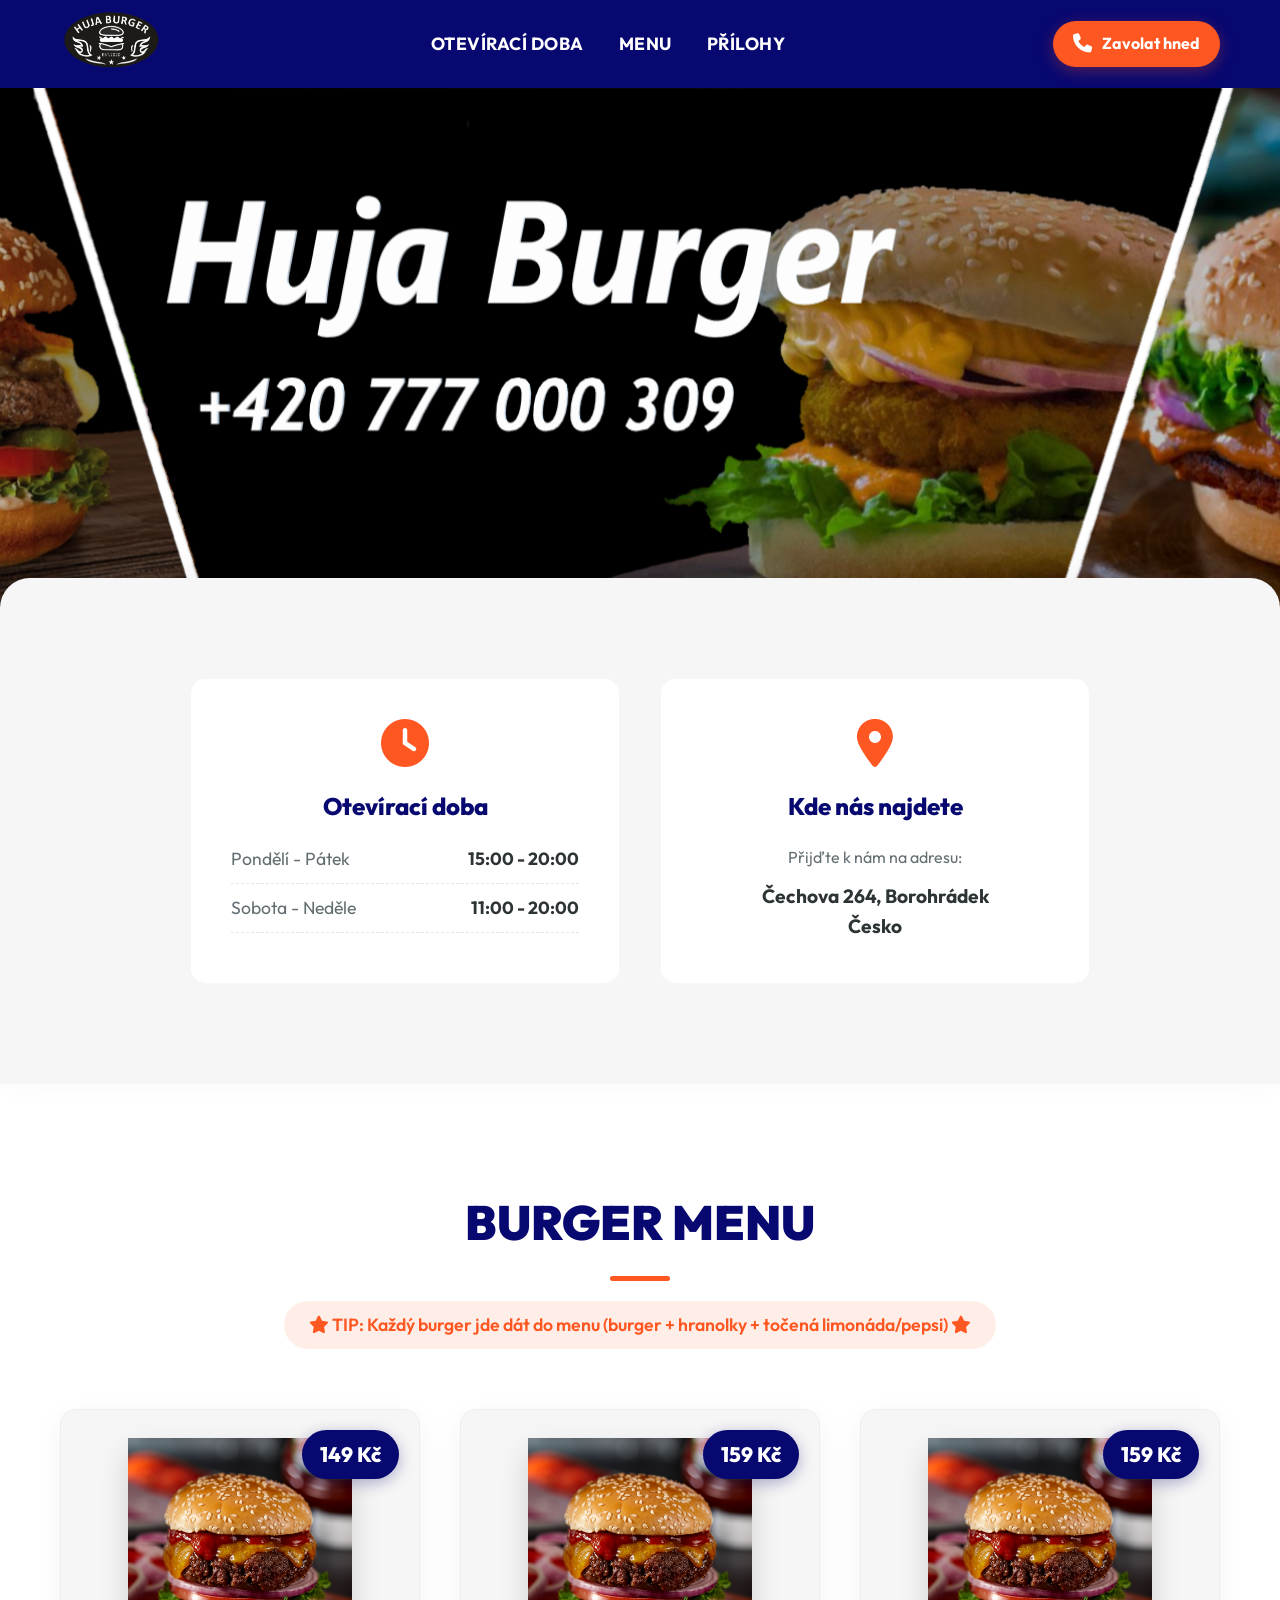
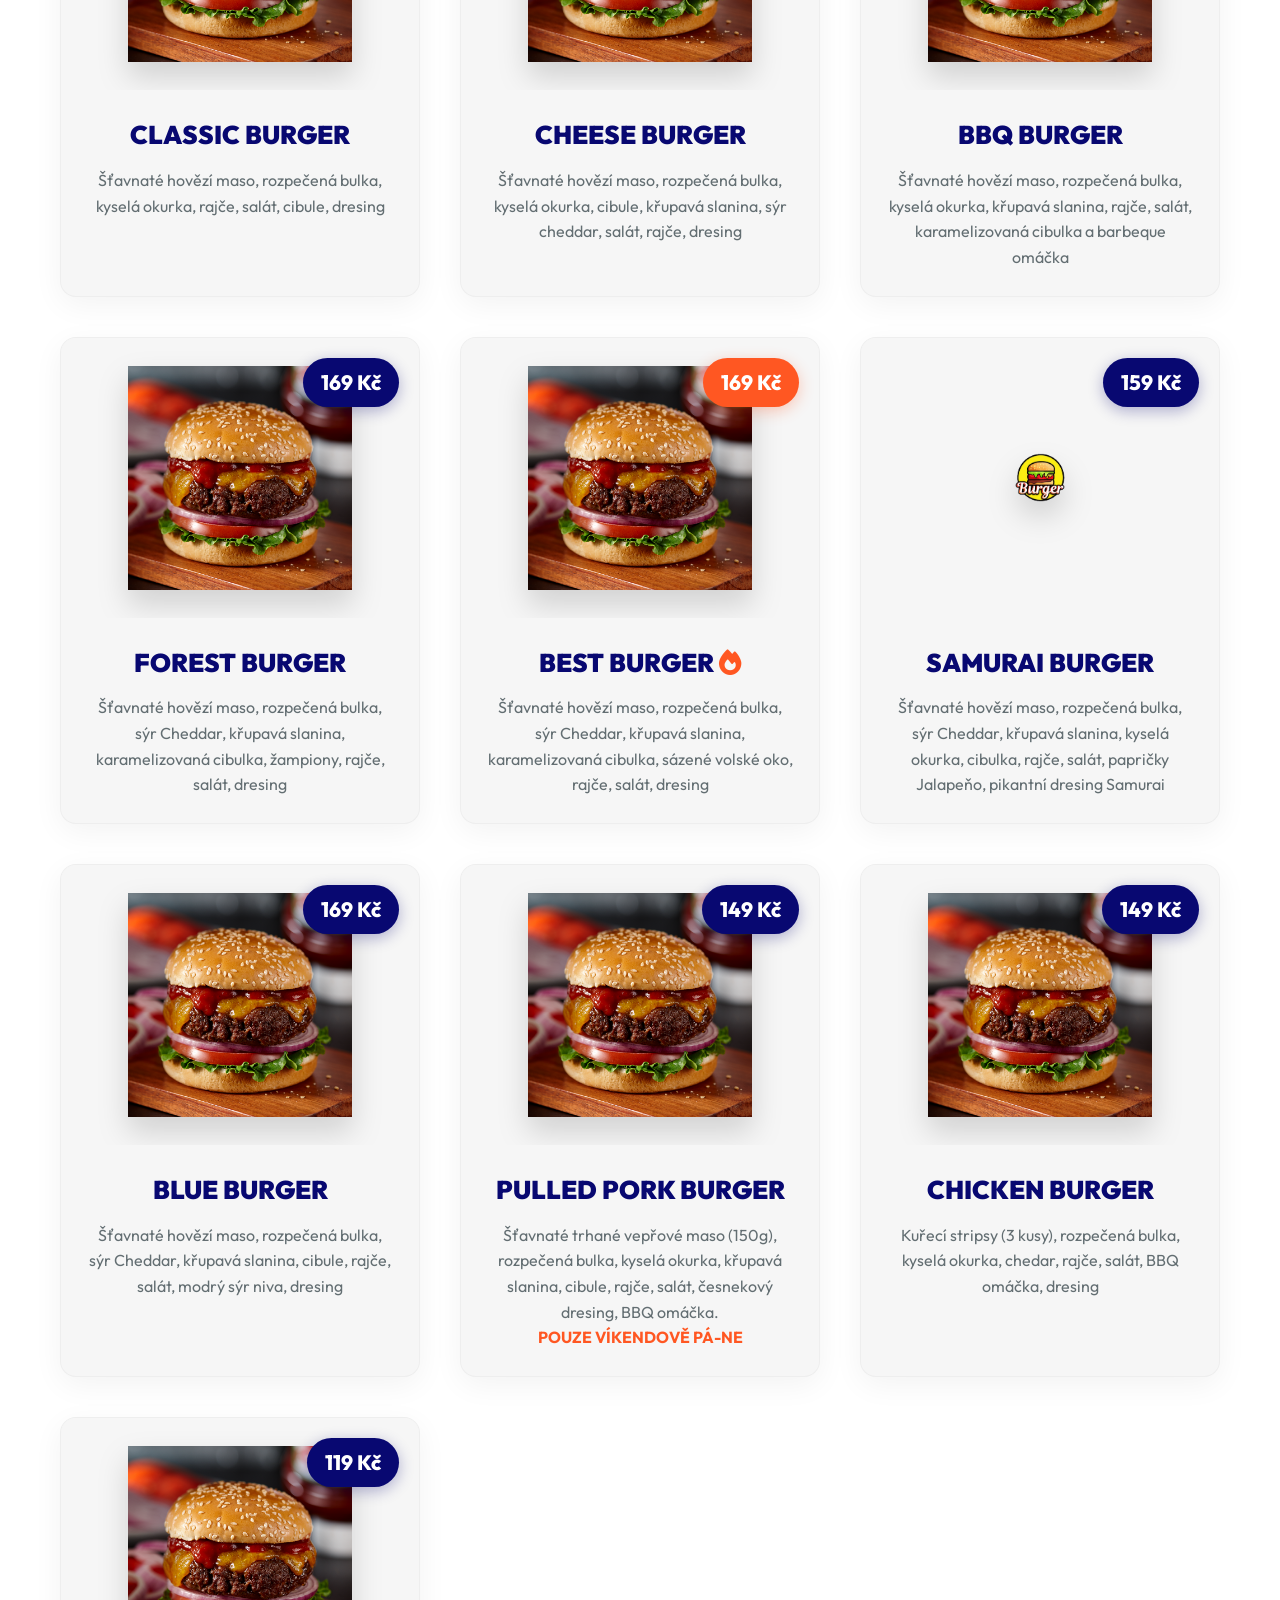
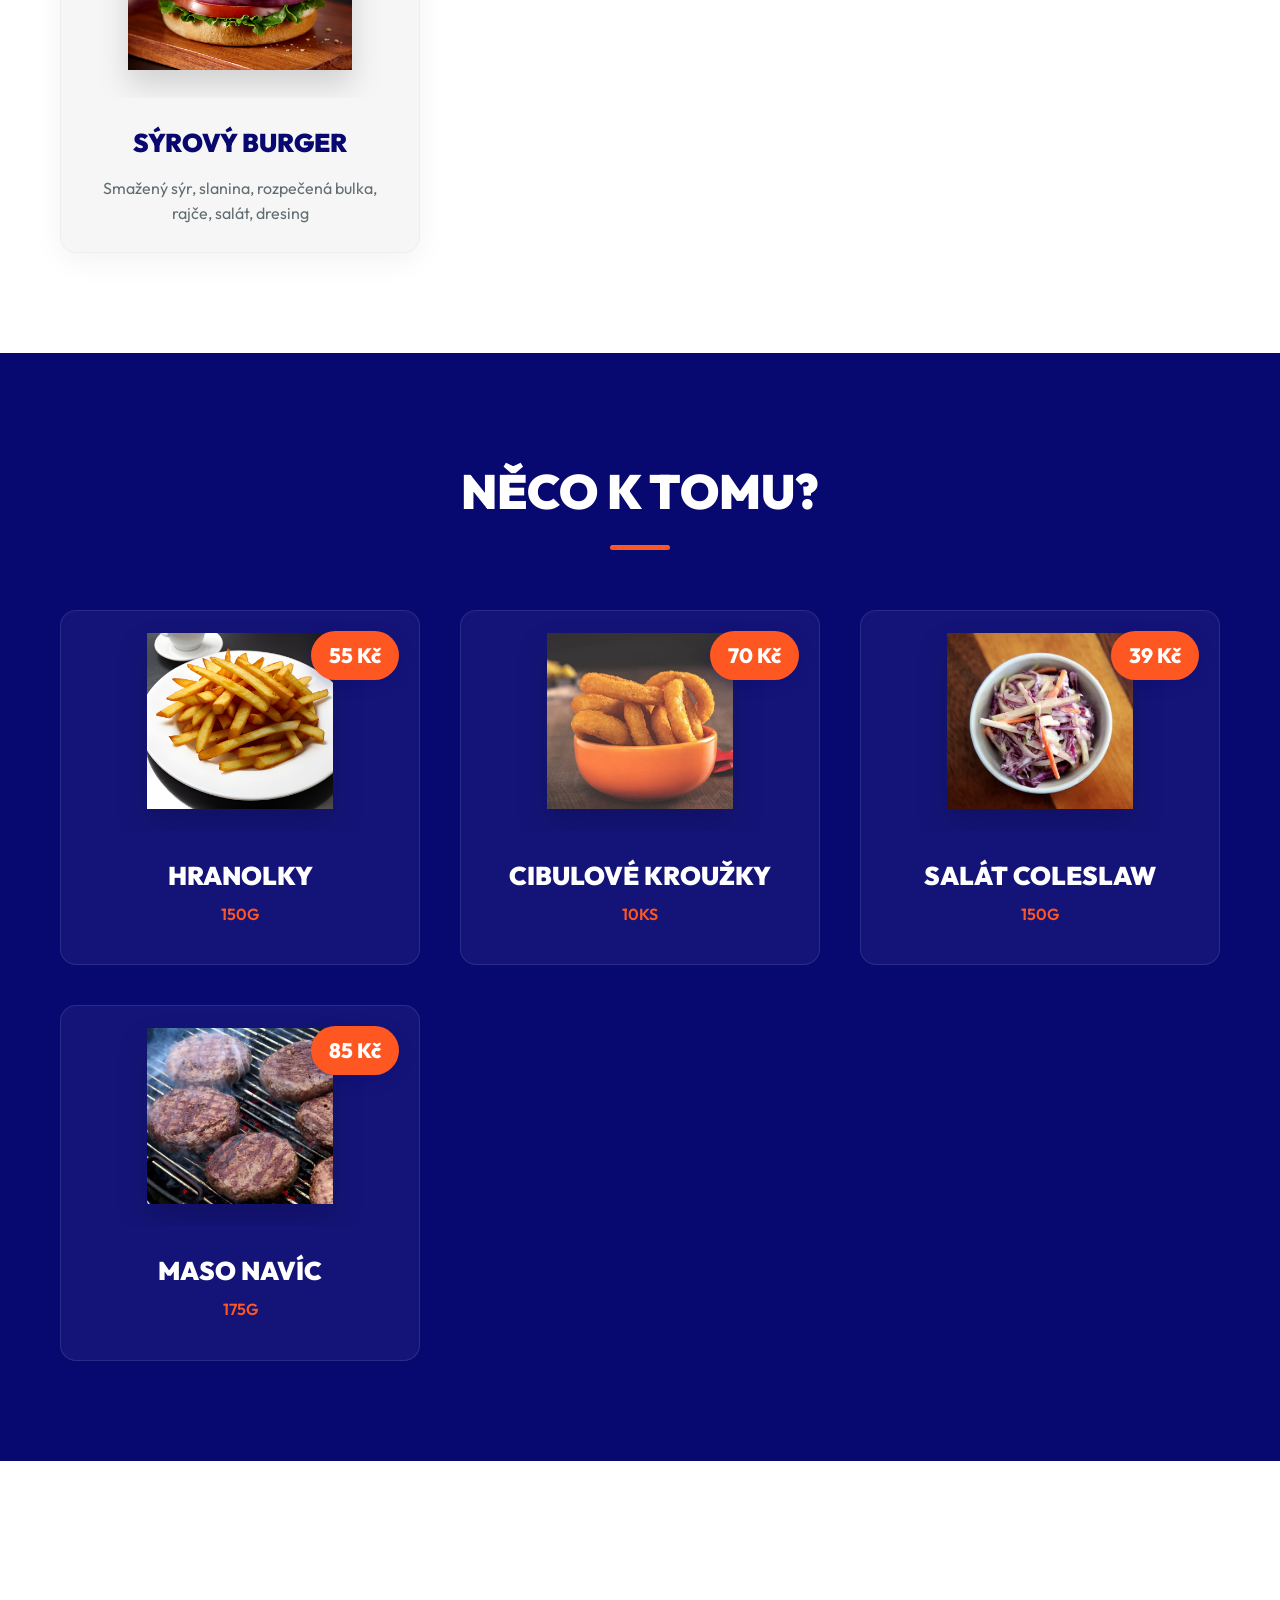
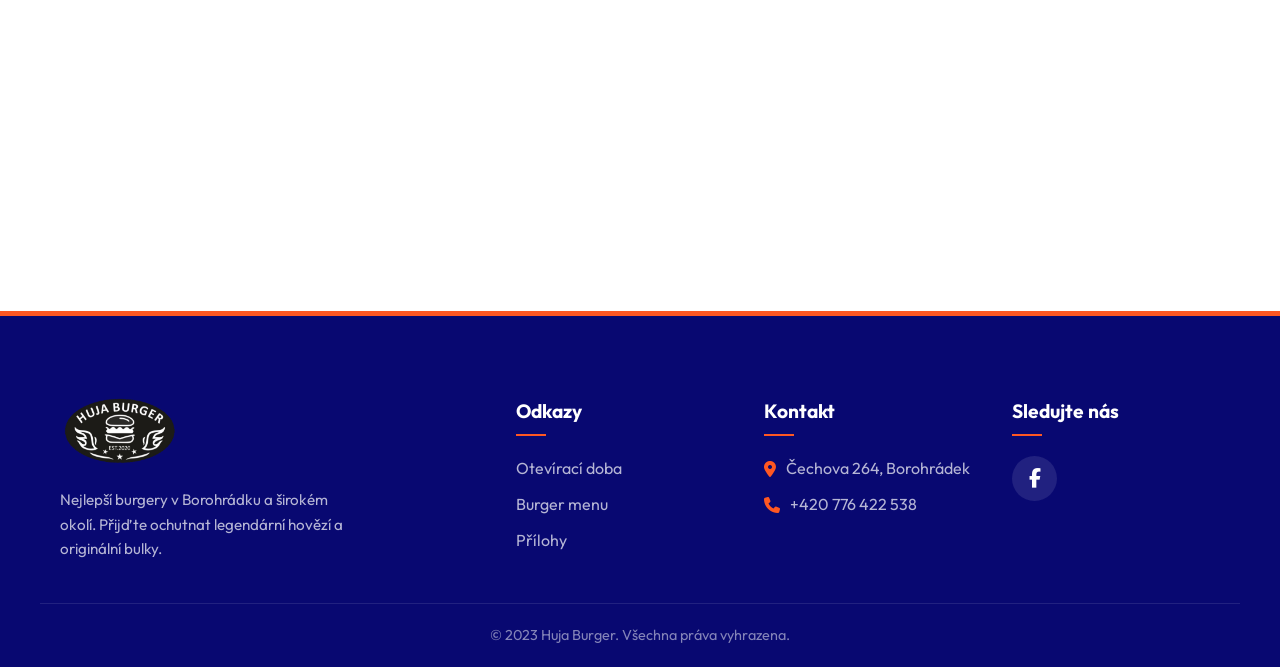
==== commit 9ebace8b: "Add files via upload" ====
--- a/index.html
+++ b/index.html
@@ -1,1739 +1,12 @@
-<!DOCTYPE html>
-<html>
-<head>
-    <link rel="Website Icon" type="png"
-    href="static/h.png">
-    <link 
-    rel="stylesheet" 
-    href="https://cdnjs.cloudflare.com/ajax/libs/font-awesome/6.4.2/css/all.min.css" integrity="sha512-z3gLpd7yknf1YoNbCzqRKc4qyor8gaKU1qmn+CShxbuBusANI9QpRohGBreCFkKxLhei6S9CQXFEbbKuqLg0DA==" crossorigin="anonymous" referrerpolicy="no-referrer" />
-    <link rel="stylesheet" href="style.css">
-    <title>Huja-Burger</title>
-    <style>
-        body {
-            margin: 0; /* Odstraní vnější okraj pro celou stránku */
-            background-color: rgb(255, 255, 255);
-        }
-        /* Přizpůsobte velikost loga dle potřeby */
-        .logo {
-            width: 123px;
-            height: 71.7px;
-            margin: 0.5px;
-        }
-
-        /* Styl pro modré zápatí */
-        .footer {
-            margin-top: 1200px;
-            background-color: rgb(255, 255, 255); /* Modrá barva pozadí */
-            color: rgb(0, 0, 0); /* Bílá barva textu */
-            padding: 40px;
-            display: flex;
-            font-weight: bold;
-            align-items: center; /* Zarovnání textu na střed */
-        }
-        
-        .header-2 {
-            display: flex;
-            background-color: rgb(8, 8, 113);
-            padding: 0px;
-            align-items: center;
-            justify-content: space-between;
-        }
-        .header {
-            position: fixed; /* Pevná pozice */
-            top: 0; /* Hlavička bude zobrazena nahoře na obrazovce */
-            left: 0;
-            width: 100%;
-            display: flex;
-            background-color: rgb(8, 8, 113);
-            padding: 0px;
-            text-decoration: none;
-            font-size: 23px;
-            font-family: Verdana, Geneva, Tahoma, sans-serif;
-            align-items: center;
-            justify-content: space-between;
-            z-index: 999;
-        }
-
-        .menu-buttons {
-            display: flex;
-        }
-
-        .menu-button {
-            margin-right: 30px;
-            margin-top: 5px;
-            color: white;
-            text-decoration: none;
-            font-size: 23px;
-            font-family: Verdana, Geneva, Tahoma, sans-serif;
-        }
-        .menu-button:hover {
-            text-decoration: underline;
-            font-size: 26px;
-            margin-top: 2px;
-        }
-        /* Nový styl pro tlačítko Přílohy */
-        .attachment-button {
-            margin-right: 30px;
-            margin-top: 5px;
-            color: white;
-            text-decoration: none;
-            font-size: 23px;
-            font-family: Verdana, Geneva, Tahoma, sans-serif;
-        }
-        .attachment-button:hover {
-            text-decoration: underline;
-            font-size: 26px;
-            margin-top: 2px;
-        }
-
-        /* Styl pro tlačítko s obrázkem telefonu */
-        .phone-button {
-            width: 40px;
-            height: 40px;
-            background-image: url("/static/phone 1.png"); /* Změňte na cestu k obrázku telefonu */
-            background-size: cover;
-            cursor: pointer;
-            margin-right: 40px;
-        }
-        .phone-button:hover {
-            width: 45px;
-            height: 45px;
-        }
-
-        /* Nový styl pro velký pruh s obrázkem */
-        .large-banner {
-            position: relative;
-            width: 100%;
-            height: 400px; /* Výška velkého pruhu */
-            background-image: url("/static/burger banner 6.png"); /* Změňte na cestu k vašemu obrázku */
-            background-size: cover;
-            background-position: center;
-            display: flex;
-            align-items: center;
-            justify-content: center;
-        }
-        
-        .otevírací-doba-text {
-            color: black;
-            font-size: 45px; /* Zvětšíme velikost textu */
-            font-weight: bold;
-            margin-top: 110px; /* Odsazení od obrázku */
-            text-align: center;
-            font-family: Arial, Helvetica, sans-serif;
-        }
-        
-
-
-        
-        .doba-text-1 {
-            color: black;
-            font-size: 30px;
-            margin-top: 65px; 
-            text-align: center;
-            font-family: Arial, Helvetica, sans-serif;
-        }
-        .doba-text-2 {
-            color: black;
-            font-size: 30px;
-            margin-top: 20px; 
-            text-align: center;
-            font-family: Arial, Helvetica, sans-serif;
-        }
-
-        .místo-text-1 {
-            color: black;
-            font-size: 30px;
-            font-weight: bold;
-            margin-top: 4%; 
-            text-align: center;
-            font-family: 'Segoe UI', Tahoma, Geneva, Verdana, sans-serif;
-        }
-
-
-    .black-line {
-        position: absolute;
-        margin-top: 2%; /* Výška nad textem 'Burger menu' */
-        width: 30%;
-        height: 3px;
-        background-color: rgb(8, 8, 113);
-        left: 35%;
-    }
-
-
-
-
-    .burger-menu-text {
-            color: black;
-            font-size: 45px;
-            font-weight: bold;
-            margin-top: 1px;
-            font-family: Arial, Helvetica, sans-serif;
-        }
-
-    /* Nový styl pro modrou čáru */
-    .blue-line {
-        position: absolute;
-        margin-top: 4%; /* Výška nad textem 'Burger menu' */
-        width: 100%;
-        height: 2px;
-        background-color: black;
-    }
-
-    .overlay-rectangle {
-        position: absolute;
-        margin-top: 4.2%; /* Odsazení od vrchního okraje stránky */
-        left: 0;
-        width: 100%;
-        height: 59px; /* Výška obdélníku */
-        background-color: rgb(246, 246, 246);
-    }
-
-    .blue-line-2 {
-        position: absolute;
-        margin-top: 0.3%; /* Výška nad textem 'Burger menu' */
-        width: 100%;
-        height: 2px;
-        background-color: black;
-    }
-
-
-
-
-    .burger-menu-text-2 {
-            color: black;
-            font-size: 45px; /* Zvětšíme velikost textu */
-            font-weight: bold;
-            margin-top: 1px; /* Odsazení od obrázku */
-            text-align: center;
-            font-family: Arial, Helvetica, sans-serif;
-        }
-            /* Nový styl pro modrou čáru */
-    .blue-line-1-1 {
-        position: absolute;
-        margin-top: 3150px; /* Výška nad textem 'Burger menu' */
-        width: 100%;
-        height: 2px;
-        background-color: black;
-    }
-
-    .overlay-rectangle-2 {
-        position: absolute;
-        margin-top: 2px; /* Odsazení od vrchního okraje stránky */
-        left: 0;
-        width: 100%;
-        height: 59px; /* Výška obdélníku */
-        background-color: rgb(246, 246, 246);
-    }
-
-    .blue-line-1-2 {
-        position: absolute;
-        margin-top: -61px; /* Výška nad textem 'Burger menu' */
-        width: 100%;
-        height: 2px;
-        background-color: black;
-    }
-        
-        
-
-
-        
-
-
-
-
-        /* Nový styl pro vystupující obdélník */
-        .center-box-1-1 {
-            position: absolute;
-            margin-top: 20%;
-            width: 780px;
-            height: 200px;
-            left: 50%;
-            transform: translate(-50%, -50%);
-            background-color: rgb(246, 246, 246);
-            padding: 10px;
-            border-radius: 5px; /* Více ostrých stran */
-            box-shadow: 5px 5px 10px rgba(0, 0, 0, 0.5);
-            display: flex; 
-            align-items: top; 
-        }
-        /* Styl pro obrázek v obdélníku */
-        .burger-image-1-1 {
-            width: 200px;
-            height: 200px;
-            border-radius: 5px;
-        }
-    
-    /* Nový styl pro druhý obdélník */
-    .center-box-1-2 {
-        position: absolute;
-        margin-top: 20%;
-        width: 300px;
-        height: 200px;
-        left: 60%;
-        transform: translate(-50%, -50%);
-        background-color: rgb(246, 246, 246); 
-        padding: 10px;
-        border-radius: 5px; /* Více ostrých stran */
-        display: flex; 
-        align-items: top; 
-    }
-    /* Styl pro text v novém obdélníku */
-    .burger-text-1-2 {
-        font-size: 32px;
-        font-family: Arial, Helvetica, sans-serif;
-        margin-left: 1px; /* Odsazení textu od levého okraje obdélníku */
-        font-weight: bold;
-        margin-top: 1px;
-    }
-
-    .center-box-1-3 {
-        position: absolute;
-        margin-top: 12%;
-        width: 500px;
-        height: 40px;
-        left: 43%;
-        transform: translate(-50%, -50%);
-        background-color: rgb(246, 246, 246);
-        padding: 10px;
-        border-radius: 5px; /* Více ostrých stran */
-        display: flex; 
-        align-items: top;
-    }
-    .okurky-text-1-3 {
-        font-size: 20px;
-        font-family: Arial, Helvetica, sans-serif;
-        margin-top: 20px; /* Odsazení textu od horního textu */
-        margin-left: 50px; /* Odsazení textu od levého okraje obdélníku */
-    }
-
-    .cena-box-1 {
-        position: absolute;
-        margin-top: 40%;
-        width: 50px;
-        height: 30px;
-        margin-left: 100%;
-        transform: translate(-50%, -50%);
-        background-color: rgb(246, 246, 246);
-        padding: 10px;
-        border-radius: 5px; /* Více ostrých stran72 */
-        display: flex;
-        align-items: top;
-        z-index: 99;
-    }
-    .cena-1 {
-        font-size: 25px;
-        font-family: Arial, Helvetica, sans-serif;
-        margin-left: 0px; /* Odsazení textu od levého okraje obdélníku */
-        font-weight: bold;
-        margin-top: 5px;
-    }
-        
-    
-        
-        
-        .center-box-2-1 {
-            position: absolute;
-            margin-top: 47%;
-            width: 780px;
-            height: 200px;
-            left: 50%;
-            transform: translate(-50%, -50%);
-            background-color: rgb(246, 246, 246);
-            padding: 10px;
-            border-radius: 5px; /* Více ostrých stran */
-            box-shadow: 5px 5px 10px rgba(0, 0, 0, 0.5);
-            display: flex; 
-            align-items: top; 
-        }
-        /* Styl pro obrázek v obdélníku */
-        .burger-image-2-1 {
-            width: 200px;
-            height: 200px;
-            border-radius: 5px;
-        }
-    
-    /* Nový styl pro druhý obdélník */
-    .center-box-2-2 {
-        position: absolute;
-        margin-top: 93%;
-        width: 300px;
-        height: 40px;
-        margin-left: 50%;
-        transform: translate(-50%, -50%);
-        background-color: rgb(246, 246, 246); 
-        padding: 10px;
-        border-radius: 5px; /* Více ostrých stran */
-        display: flex; 
-        align-items: top; 
-    }
-    /* Styl pro text v novém obdélníku */
-    .burger-text-2-2 {
-        font-size: 32px;
-        font-family: Arial, Helvetica, sans-serif;
-        margin-left: 1px; /* Odsazení textu od levého okraje obdélníku */
-        font-weight: bold;
-        margin-top: 1px;
-    }
-
-    .center-box-2-3 {
-        position: absolute;
-        margin-top: 55%;
-        width: 500px;
-        height: 40px;
-        left: 50%;
-        transform: translate(-50%, -50%);
-        background-color: rgb(246, 246, 246);
-        padding: 10px;
-        border-radius: 5px; /* Více ostrých stran */
-        display: flex; 
-        align-items: top;
-    }
-    .okurky-text-2-3 {
-        font-size: 20px;
-        font-family: Arial, Helvetica, sans-serif;
-        margin-top: 20px; /* Odsazení textu od horního textu */
-        margin-left: 50px; /* Odsazení textu od levého okraje obdélníku */
-    }
-    .cena-box-2 {
-        position: absolute;
-        margin-top: 40%;
-        width: 50px;
-        height: 30px;
-        margin-left: 100%;
-        transform: translate(-50%, -50%);
-        background-color: rgb(246, 246, 246);
-        padding: 10px;
-        border-radius: 5px; /* Více ostrých stran */
-        display: flex; 
-        align-items: top;
-        z-index: 99;
-    }
-    .cena-2 {
-        font-size: 25px;
-        font-family: Arial, Helvetica, sans-serif;
-        margin-left: 0px; /* Odsazení textu od levého okraje obdélníku */
-        font-weight: bold;
-        margin-top: 5px;
-    }
-
-
-
-
-    .center-box-3-1 {
-            position: absolute;
-            margin-top: 47%;
-            width: 780px;
-            height: 200px;
-            left: 50%;
-            transform: translate(-50%, -50%);
-            background-color: rgb(246, 246, 246);
-            padding: 10px;
-            border-radius: 5px; /* Více ostrých stran */
-            box-shadow: 5px 5px 10px rgba(0, 0, 0, 0.5);
-            display: flex; 
-            align-items: top; 
-        }
-        /* Styl pro obrázek v obdélníku */
-        .burger-image-3-1 {
-            width: 200px;
-            height: 200px;
-            border-radius: 5px;
-        }
-    
-    /* Nový styl pro druhý obdélník */
-    .center-box-3-2 {
-        position: absolute;
-        margin-top: 93%;
-        width: 300px;
-        height: 40px;
-        left: 50%;
-        transform: translate(-50%, -50%);
-        background-color: rgb(246, 246, 246); 
-        padding: 10px;
-        border-radius: 5px; /* Více ostrých stran */
-        display: flex; 
-        align-items: top; 
-    }
-    /* Styl pro text v novém obdélníku */
-    .burger-text-3-2 {
-        font-size: 32px;
-        font-family: Arial, Helvetica, sans-serif;
-        margin-left: 1px; /* Odsazení textu od levého okraje obdélníku */
-        font-weight: bold;
-        margin-top: 1px;
-    }
-
-    .center-box-3-3 {
-        position: absolute;
-        margin-top: 57%;
-        width: 500px;
-        height: 40px;
-        left: 50%;
-        transform: translate(-50%, -50%);
-        background-color: rgb(246, 246, 246);
-        padding: 10px;
-        border-radius: 5px; /* Více ostrých stran */
-        display: flex; 
-        align-items: top;
-    }
-    .okurky-text-3-3 {
-        font-size: 20px;
-        font-family: Arial, Helvetica, sans-serif;
-        margin-top: 20px; /* Odsazení textu od horního textu */
-        margin-left: 50px; /* Odsazení textu od levého okraje obdélníku */
-    }
-
-    .cena-box-3 {
-        position: absolute;
-        margin-top: 40%;
-        width: 50px;
-        height: 30px;
-        margin-left: 100%;
-        transform: translate(-50%, -50%);
-        background-color: rgb(246, 246, 246);
-        padding: 10px;
-        border-radius: 5px; /* Více ostrých stran */
-        display: flex; 
-        align-items: top;
-        z-index: 99;
-    }
-    .cena-3 {
-        font-size: 25px;
-        font-family: Arial, Helvetica, sans-serif;
-        margin-left: 0px; /* Odsazení textu od levého okraje obdélníku */
-        font-weight: bold;
-        margin-top: 5px;
-    }
-
-
-
-
-    .center-box-4-1 {
-            position: absolute;
-            margin-top: 47%;
-            width: 780px;
-            height: 200px;
-            left: 50%;
-            transform: translate(-50%, -50%);
-            background-color: rgb(246, 246, 246);
-            padding: 10px;
-            border-radius: 5px; /* Více ostrých stran */
-            box-shadow: 5px 5px 10px rgba(0, 0, 0, 0.5);
-            display: flex; 
-            align-items: top; 
-        }
-        /* Styl pro obrázek v obdélníku */
-        .burger-image-4-1 {
-            width: 200px;
-            height: 200px;
-            border-radius: 5px;
-        }
-    
-    /* Nový styl pro druhý obdélník */
-    .center-box-4-2 {
-        position: absolute;
-        margin-top: 93%;
-        width: 300px;
-        height: 40px;
-        margin-left: 50%;
-        transform: translate(-50%, -50%);
-        background-color: rgb(246, 246, 246); 
-        padding: 10px;
-        border-radius: 5px; /* Více ostrých stran */
-        display: flex; 
-        align-items: top; 
-    }
-    /* Styl pro text v novém obdélníku */
-    .burger-text-4-2 {
-        font-size: 32px;
-        font-family: Arial, Helvetica, sans-serif;
-        margin-left: 1px; /* Odsazení textu od levého okraje obdélníku */
-        font-weight: bold;
-        margin-top: 1px;
-    }
-
-    .center-box-4-3 {
-        position: absolute;
-        margin-top: 57%;
-        width: 500px;
-        height: 40px;
-        left: 50%;
-        transform: translate(-50%, -50%);
-        background-color: rgb(246, 246, 246);
-        padding: 10px;
-        border-radius: 5px; /* Více ostrých stran */
-        display: flex; 
-        align-items: top;
-    }
-    .okurky-text-4-3 {
-        font-size: 20px;
-        font-family: Arial, Helvetica, sans-serif;
-        margin-top: 20px; /* Odsazení textu od horního textu */
-        margin-left: 50px; /* Odsazení textu od levého okraje obdélníku */
-    }
-
-    .cena-box-4 {
-        position: absolute;
-        margin-top: 40%;
-        width: 50px;
-        height: 30px;
-        margin-left: 100%;
-        transform: translate(-50%, -50%);
-        background-color: rgb(246, 246, 246);
-        padding: 10px;
-        border-radius: 5px; /* Více ostrých stran */
-        display: flex; 
-        align-items: top;
-        z-index: 99;
-    }
-    .cena-4 {
-        font-size: 25px;
-        font-family: Arial, Helvetica, sans-serif;
-        margin-left: 0px; /* Odsazení textu od levého okraje obdélníku */
-        font-weight: bold;
-        margin-top: 5px;
-    }
-
-
-
-
-    .center-box-5-1 {
-            position: absolute;
-            margin-top: 47%;
-            width: 780px;
-            height: 200px;
-            left: 50%;
-            transform: translate(-50%, -50%);
-            background-color: rgb(246, 246, 246);
-            padding: 10px;
-            border-radius: 5px; /* Více ostrých stran */
-            box-shadow: 5px 5px 10px rgba(0, 0, 0, 0.5);
-            display: flex; 
-            align-items: top; 
-        }
-        /* Styl pro obrázek v obdélníku */
-        .burger-image-5-1 {
-            width: 200px;
-            height: 200px;
-            border-radius: 5px;
-        }
-    
-    /* Nový styl pro druhý obdélník */
-    .center-box-5-2 {
-        position: absolute;
-        margin-top: 93%;
-        width: 300px;
-        height: 40px;
-        left: 50%;
-        transform: translate(-50%, -50%);
-        background-color: rgb(246, 246, 246); 
-        padding: 10px;
-        border-radius: 5px; /* Více ostrých stran */
-        display: flex; 
-        align-items: top; 
-    }
-    /* Styl pro text v novém obdélníku */
-    .burger-text-5-2 {
-        font-size: 32px;
-        font-family: Arial, Helvetica, sans-serif;
-        margin-left: 1px; /* Odsazení textu od levého okraje obdélníku */
-        font-weight: bold;
-        margin-top: 1px;
-    }
-
-    .center-box-5-3 {
-        position: absolute;
-        margin-top: 58%;
-        width: 500px;
-        height: 40px;
-        left: 50%;
-        transform: translate(-50%, -50%);
-        background-color: rgb(246, 246, 246);
-        padding: 10px;
-        border-radius: 5px; /* Více ostrých stran */
-        display: flex; 
-        align-items: top;
-    }
-    .okurky-text-5-3 {
-        font-size: 20px;
-        font-family: Arial, Helvetica, sans-serif;
-        margin-top: 20px; /* Odsazení textu od horního textu */
-        margin-left: 50px; /* Odsazení textu od levého okraje obdélníku */
-    }
-
-    .cena-box-5 {
-        position: absolute;
-        margin-top: 41%;
-        width: 50px;
-        height: 30px;
-        margin-left: 100%;
-        transform: translate(-50%, -50%);
-        background-color: rgb(246, 246, 246);
-        padding: 10px;
-        border-radius: 5px; /* Více ostrých stran */
-        display: flex; 
-        align-items: top;
-        z-index: 99;
-    }
-    .cena-5 {
-        font-size: 25px;
-        font-family: Arial, Helvetica, sans-serif;
-        margin-left: 0px;
-        font-weight: bold;
-        margin-top: 5px;
-    }
-
-
-
-
-    .center-box-6-1 {
-            position: absolute;
-            margin-top: 47%;
-            width: 780px;
-            height: 200px;
-            left: 50%;
-            transform: translate(-50%, -50%);
-            background-color: rgb(246, 246, 246);
-            padding: 10px;
-            border-radius: 5px;
-            box-shadow: 5px 5px 10px rgba(0, 0, 0, 0.5);
-            display: flex; 
-            align-items: top; 
-        }
-        .burger-image-6-1 {
-            width: 200px;
-            height: 200px;
-            border-radius: 5px;
-        }
-    
-
-    .center-box-6-2 {
-        position: absolute;
-        margin-top: 93%;
-        width: 300px;
-        height: 40px;
-        left: 50%;
-        transform: translate(-50%, -50%);
-        background-color: rgb(246, 246, 246); 
-        padding: 10px;
-        border-radius: 5px;
-        display: flex; 
-        align-items: top; 
-    }
-    .burger-text-6-2 {
-        font-size: 32px;
-        font-family: Arial, Helvetica, sans-serif;
-        margin-left: 1px;
-        font-weight: bold;
-        margin-top: 1px;
-    }
-
-
-    .center-box-6-3 {
-        position: absolute;
-        margin-top: 58%;
-        width: 500px;
-        height: 40px;
-        left: 50%;
-        transform: translate(-50%, -50%);
-        background-color: rgb(246, 246, 246);
-        padding: 10px;
-        border-radius: 5px;
-        display: flex; 
-        align-items: top;
-    }
-    .okurky-text-6-3 {
-        font-size: 20px;
-        font-family: Arial, Helvetica, sans-serif;
-        margin-top: 20px;
-        margin-left: 50px;
-    }
-
-
-    .cena-box-6 {
-        position: absolute;
-        margin-top: 41%;
-        width: 50px;
-        height: 30px;
-        margin-left: 100%;
-        transform: translate(-50%, -50%);
-        background-color: rgb(246, 246, 246);
-        padding: 10px;
-        border-radius: 5px;
-        display: flex; 
-        align-items: top;
-        z-index: 99;
-    }
-    .cena-6 {
-        font-size: 25px;
-        font-family: Arial, Helvetica, sans-serif;
-        margin-left: 0px;
-        font-weight: bold;
-        margin-top: 5px;
-    }
-
-
-
-
-    .center-box-7-1 {
-            position: absolute;
-            margin-top: 47%;
-            width: 780px;
-            height: 200px;
-            left: 50%;
-            transform: translate(-50%, -50%);
-            background-color: rgb(246, 246, 246);
-            padding: 10px;
-            border-radius: 5px;
-            box-shadow: 5px 5px 10px rgba(0, 0, 0, 0.5);
-            display: flex; 
-            align-items: top; 
-        }
-        .burger-image-7-1 {
-            width: 200px;
-            height: 200px;
-            border-radius: 5px;
-        }
-    
-
-    .center-box-7-2 {
-        position: absolute;
-        margin-top: 93%;
-        width: 300px;
-        height: 40px;
-        left: 50%;
-        transform: translate(-50%, -50%);
-        background-color: rgb(246, 246, 246); 
-        padding: 10px;
-        border-radius: 5px;
-        display: flex; 
-        align-items: top; 
-    }
-    .burger-text-7-2 {
-        font-size: 32px;
-        font-family: Arial, Helvetica, sans-serif;
-        margin-left: 1px;
-        font-weight: bold;
-        margin-top: 1px;
-    }
-
-
-    .center-box-7-3 {
-        position: absolute;
-        margin-top: 56%;
-        width: 500px;
-        height: 40px;
-        left: 50%;
-        transform: translate(-50%, -50%);
-        background-color: rgb(246, 246, 246);
-        padding: 10px;
-        border-radius: 5px;
-        display: flex; 
-        align-items: top;
-    }
-    .okurky-text-7-3 {
-        font-size: 20px;
-        font-family: Arial, Helvetica, sans-serif;
-        margin-top: 20px;
-        margin-left: 50px;
-    }
-
-
-    .cena-box-7 {
-        position: absolute;
-        margin-top: 40%;
-        width: 50px;
-        height: 30px;
-        margin-left: 99%;
-        transform: translate(-50%, -50%);
-        background-color: rgb(246, 246, 246);
-        padding: 10px;
-        border-radius: 5px;
-        display: flex; 
-        align-items: top;
-        z-index: 99;
-    }
-    .cena-7 {
-        font-size: 25px;
-        font-family: Arial, Helvetica, sans-serif;
-        margin-left: 0px;
-        font-weight: bold;
-        margin-top: 5px;
-    }
-
-
-
-
-    .center-box-8-1 {
-            position: absolute;
-            margin-top: 47%;
-            width: 780px;
-            height: 200px;
-            left: 50%;
-            transform: translate(-50%, -50%);
-            background-color: rgb(246, 246, 246);
-            padding: 10px;
-            border-radius: 5px; /* Více ostrých stran */
-            box-shadow: 5px 5px 10px rgba(0, 0, 0, 0.5);
-            display: flex; 
-            align-items: top; 
-        }
-        .burger-image-8-1 {
-            width: 200px;
-            height: 200px;
-            border-radius: 5px;
-        }
-    
-
-    .center-box-8-2 {
-        position: absolute;
-        margin-top: 91%;
-        width: 430px;
-        height: 40px;
-        left: 50%;
-        transform: translate(-50%, -50%);
-        background-color: rgb(246, 246, 246); 
-        padding: 10px;
-        border-radius: 5px;
-        display: flex; 
-        align-items: top; 
-    }
-    .burger-text-8-2 {
-        font-size: 32px;
-        font-family: Arial, Helvetica, sans-serif;
-        margin-left: 20px;
-        font-weight: bold;
-        margin-top: 1px;
-    }
-
-
-    .center-box-8-3 {
-        position: absolute;
-        margin-top: 54%;
-        width: 500px;
-        height: 40px;
-        left: 50%;
-        transform: translate(-50%, -50%);
-        background-color: rgb(246, 246, 246);
-        padding: 10px;
-        border-radius: 5px;
-        display: flex; 
-        align-items: top;
-    }
-    .okurky-text-8-3 {
-        font-size: 20px;
-        font-family: Arial, Helvetica, sans-serif;
-        margin-top: 20px;
-        margin-left: 50px;
-    }
-
-
-    .cena-box-8 {
-        position: absolute;
-        margin-top: 30%;
-        width: 50px;
-        height: 30px;
-        margin-left: 80%;
-        transform: translate(-50%, -50%);
-        background-color: rgb(246, 246, 246);
-        padding: 10px;
-        border-radius: 5px;
-        display: flex; 
-        align-items: top;
-        z-index: 99;
-    }
-    .cena-8 {
-        font-size: 25px;
-        font-family: Arial, Helvetica, sans-serif;
-        margin-left: 0px;
-        font-weight: bold;
-        margin-top: 5px;
-    }
-
-
-
-
-    .center-box-9-1 {
-            position: absolute;
-            margin-top: 47%;
-            width: 780px;
-            height: 200px;
-            left: 50%;
-            transform: translate(-50%, -50%);
-            background-color: rgb(246, 246, 246);
-            padding: 10px;
-            border-radius: 5px;
-            box-shadow: 5px 5px 10px rgba(0, 0, 0, 0.5);
-            display: flex; 
-            align-items: top; 
-        }
-
-        .burger-image-9-1 {
-            width: 200px;
-            height: 200px;
-            border-radius: 5px;
-        }
-    
-
-    .center-box-9-2 {
-        position: absolute;
-        margin-top: 66%;
-        width: 300px;
-        height: 40px;
-        left: 50%;
-        transform: translate(-50%, -50%);
-        background-color: rgb(246, 246, 246); 
-        padding: 10px;
-        border-radius: 5px;
-        display: flex; 
-        align-items: top; 
-    }
-    .burger-text-9-2 {
-        font-size: 32px;
-        font-family: Arial, Helvetica, sans-serif;
-        margin-left: 1px;
-        font-weight: bold;
-        margin-top: 1px;
-    }
-
-
-    .center-box-9-3 {
-        position: absolute;
-        margin-top: 61%;
-        width: 500px;
-        height: 40px;
-        left: 50%;
-        transform: translate(-50%, -50%);
-        background-color: rgb(246, 246, 246);
-        padding: 10px;
-        border-radius: 5px;
-        display: flex; 
-        align-items: top;
-    }
-    .okurky-text-9-3 {
-        font-size: 20px;
-        font-family: Arial, Helvetica, sans-serif;
-        margin-top: 20px;
-        margin-left: 50px;
-    }
-
-
-    .cena-box-9 {
-        position: absolute;
-        margin-top: 40%;
-        width: 50px;
-        height: 30px;
-        margin-left: 98%;
-        transform: translate(-50%, -50%);
-        background-color: rgb(246, 246, 246);
-        padding: 10px;
-        border-radius: 5px;
-        display: flex; 
-        align-items: top;
-        z-index: 99;
-    }
-    .cena-9 {
-        font-size: 25px;
-        font-family: Arial, Helvetica, sans-serif;
-        margin-left: 0px;
-        font-weight: bold;
-        margin-top: 5px;
-    }
-
-
-
-
-    .center-box-10-1 {
-            position: absolute;
-            margin-top: 47%;
-            width: 780px;
-            height: 200px;
-            left: 50%;
-            transform: translate(-50%, -50%);
-            background-color: rgb(246, 246, 246);
-            padding: 10px;
-            border-radius: 5px;
-            box-shadow: 5px 5px 10px rgba(0, 0, 0, 0.5);
-            display: flex; 
-            align-items: top; 
-        }
-        .burger-image-10-1 {
-            width: 200px;
-            height: 200px;
-            border-radius: 5px;
-        }
-    
-
-    .center-box-10-2 {
-        position: absolute;
-        margin-top: 93%;
-        width: 300px;
-        height: 40px;
-        left: 50%;
-        transform: translate(-50%, -50%);
-        background-color: rgb(246, 246, 246); 
-        padding: 10px;
-        border-radius: 5px;
-        display: flex; 
-        align-items: top; 
-    }
-    .burger-text-10-2 {
-        font-size: 32px;
-        font-family: Arial, Helvetica, sans-serif;
-        margin-left: 1px;
-        font-weight: bold;
-        margin-top: 1px;
-    }
-
-
-    .center-box-10-3 {
-        position: absolute;
-        margin-top: 58%;
-        width: 500px;
-        height: 40px;
-        left: 50%;
-        transform: translate(-50%, -50%);
-        background-color: rgb(246, 246, 246);
-        padding: 10px;
-        border-radius: 5px;
-        display: flex; 
-        align-items: top;
-    }
-    .okurky-text-10-3 {
-        font-size: 20px;
-        font-family: Arial, Helvetica, sans-serif;
-        margin-top: 20px;
-        margin-left: 50px;
-    }
-
-
-    .cena-box-10 {
-        position: absolute;
-        margin-top: 41%;
-        width: 50px;
-        height: 30px;
-        margin-left: 97%;
-        transform: translate(-50%, -50%);
-        background-color: rgb(246, 246, 246);
-        padding: 10px;
-        border-radius: 5px;
-        display: flex; 
-        align-items: top;
-        z-index: 99;
-    }
-    .cena-10 {
-        font-size: 25px;
-        font-family: Arial, Helvetica, sans-serif;
-        margin-left: 0px;
-        font-weight: bold;
-        margin-top: 5px;
-    }
-
-
-
-
-
-    .special-menu {
-        position: absolute;
-        margin-top: 530px;
-        width: 800px;
-        height: 20px;
-        left: 50%;
-        transform: translate(-50%, -50%);
-        background-color: rgb(255, 255, 255);
-        padding: 10px;
-        border-radius: 2px;
-        display: flex;
-        align-items: top; 
-    }
-    .special-menu-text {
-        font-size: 32px;
-        font-family: Arial, Helvetica, sans-serif;
-        margin-left: 1px;
-        font-weight: bold;
-        margin-top: 1px;
-    }
-
-
-
-
-
-
-
-    .přílohy-box-1 {
-        position: absolute;
-        margin-top: 300px;
-        width: 780px;
-        height: 200px;
-        left: 50%;
-        transform: translate(-50%, -50%);
-        background-color: rgb(246, 246, 246);
-        padding: 10px;
-        border-radius: 5px;
-        box-shadow: 5px 5px 10px rgba(0, 0, 0, 0.5);
-        display: flex; 
-        align-items: top; 
-    }
-    .přílohy-image-1 {
-        width: 200px;
-        height: 200px;
-        border-radius: 5px;
-        }
-    
-    .přílohy-box-1-2 {
-        position: absolute;
-        margin-top: 40px;
-        width: 300px;
-        height: 50px;
-        left: 70%;
-        transform: translate(-50%, -50%);
-        background-color: rgb(246, 246, 246); 
-        padding: 10px;
-        border-radius: 5px; 
-        display: flex; 
-        align-items: top; 
-    }
-    .přílohy-text-1 {
-        font-size: 32px;
-        font-family: Arial, Helvetica, sans-serif;
-        margin-left: 1px; 
-        font-weight: bold;
-        margin-top: 1px;
-    }
-
-    .přílohy-cena-box-1 {
-        position: absolute;
-        margin-top: 50%;
-        width: 50px;
-        height: 30px;
-        margin-left: 100%;
-        transform: translate(-50%, -50%);
-        background-color: rgb(246, 246, 246);
-        padding: 10px;
-        border-radius: 5px;
-        display: flex;
-        align-items: top;
-        z-index: 99;
-    }
-    .přílohy-cena-1 {
-        font-size: 25px;
-        font-family: Arial, Helvetica, sans-serif;
-        margin-left: 0px; 
-        font-weight: bold;
-        margin-top: 5px;
-    }
-
-
-
-
-    
-    .přílohy-box-2 {
-        position: absolute;
-        margin-top: 520px;
-        width: 780px;
-        height: 200px;
-        left: 50%;
-        transform: translate(-50%, -50%);
-        background-color: rgb(246, 246, 246);
-        padding: 10px;
-        border-radius: 5px;
-        box-shadow: 5px 5px 10px rgba(0, 0, 0, 0.5);
-        display: flex; 
-        align-items: top; 
-    }
-    .přílohy-image-2 {
-        width: 200px;
-        height: 200px;
-        border-radius: 5px;
-        }
-    
-    .přílohy-box-2-2 {
-        position: absolute;
-        margin-top: 40px;
-        width: 300px;
-        height: 50px;
-        left: 70%;
-        transform: translate(-50%, -50%);
-        background-color: rgb(246, 246, 246); 
-        padding: 10px;
-        border-radius: 5px; 
-        display: flex; 
-        align-items: top; 
-    }
-    .přílohy-text-2 {
-        font-size: 32px;
-        font-family: Arial, Helvetica, sans-serif;
-        margin-left: 1px; 
-        font-weight: bold;
-        margin-top: 1px;
-    }
-
-    .přílohy-cena-box-2 {
-        position: absolute;
-        margin-top: 50%;
-        width: 50px;
-        height: 30px;
-        margin-left: 100%;
-        transform: translate(-50%, -50%);
-        background-color: rgb(246, 246, 246);
-        padding: 10px;
-        border-radius: 5px;
-        display: flex;
-        align-items: top;
-        z-index: 99;
-    }
-    .přílohy-cena-2 {
-        font-size: 25px;
-        font-family: Arial, Helvetica, sans-serif;
-        margin-left: 0px; 
-        font-weight: bold;
-        margin-top: 5px;
-    }
-
-
-
-
-
-
-
-
-
-    .přílohy-box-3 {
-        position: absolute;
-        margin-top: 800px;
-        width: 780px;
-        height: 200px;
-        left: 50%;
-        transform: translate(-50%, -50%);
-        background-color: rgb(246, 246, 246);
-        padding: 10px;
-        border-radius: 5px;
-        box-shadow: 5px 5px 10px rgba(0, 0, 0, 0.5);
-        display: flex; 
-        align-items: top; 
-    }
-    .přílohy-image-3 {
-        width: 200px;
-        height: 200px;
-        border-radius: 5px;
-        }
-    
-    .přílohy-box-3-2 {
-        position: absolute;
-        margin-top: 40px;
-        width: 300px;
-        height: 50px;
-        left: 65%;
-        transform: translate(-50%, -50%);
-        background-color: rgb(246, 246, 246); 
-        padding: 10px;
-        border-radius: 5px; 
-        display: flex; 
-        align-items: top; 
-    }
-    .přílohy-text-3 {
-        font-size: 32px;
-        font-family: Arial, Helvetica, sans-serif;
-        margin-left: 1px; 
-        font-weight: bold;
-        margin-top: 1px;
-    }
-
-    .přílohy-cena-box-3 {
-        position: absolute;
-        margin-top: 50%;
-        width: 50px;
-        height: 30px;
-        margin-left: 115%;
-        transform: translate(-50%, -50%);
-        background-color: rgb(246, 246, 246);
-        padding: 10px;
-        border-radius: 5px;
-        display: flex;
-        align-items: top;
-        z-index: 99;
-    }
-    .přílohy-cena-3 {
-        font-size: 25px;
-        font-family: Arial, Helvetica, sans-serif;
-        margin-left: 0px; 
-        font-weight: bold;
-        margin-top: 5px;
-    }
-
-
-
-
-
-
-
-
-
-    .přílohy-box-4 {
-        position: absolute;
-        margin-top: 1080px;
-        width: 780px;
-        height: 200px;
-        left: 50%;
-        transform: translate(-50%, -50%);
-        background-color: rgb(246, 246, 246);
-        padding: 10px;
-        border-radius: 5px;
-        box-shadow: 5px 5px 10px rgba(0, 0, 0, 0.5);
-        display: flex; 
-        align-items: top; 
-    }
-    .přílohy-image-4 {
-        width: 200px;
-        height: 200px;
-        border-radius: 5px;
-        }
-    
-    .přílohy-box-4-2 {
-        position: absolute;
-        margin-top: 40px;
-        width: 300px;
-        height: 50px;
-        left: 70%;
-        transform: translate(-50%, -50%);
-        background-color: rgb(246, 246, 246); 
-        padding: 10px;
-        border-radius: 5px; 
-        display: flex; 
-        align-items: top; 
-    }
-    .přílohy-text-4 {
-        font-size: 32px;
-        font-family: Arial, Helvetica, sans-serif;
-        margin-left: 1px; 
-        font-weight: bold;
-        margin-top: 1px;
-    }
-
-    .přílohy-cena-box-4 {
-        position: absolute;
-        margin-top: 50%;
-        width: 50px;
-        height: 30px;
-        margin-left: 100%;
-        transform: translate(-50%, -50%);
-        background-color: rgb(246, 246, 246);
-        padding: 10px;
-        border-radius: 5px;
-        display: flex;
-        align-items: top;
-        z-index: 99;
-    }
-    .přílohy-cena-4 {
-        font-size: 25px;
-        font-family: Arial, Helvetica, sans-serif;
-        margin-left: 0px; 
-        font-weight: bold;
-        margin-top: 5px;
-    }
-
-
-
-
-
-    .google-map {
-        padding-bottom: 50%;
-        position: relative;
-    }
-
-    .google-map iframe {
-        height: 60%;
-        width: 100%;
-        left: 0;
-        margin-top: 1400px;
-        position: absolute;
-    }
-
-
-
-
-
-
-
-
-
-
-    </style>
-</head>
-<body>
-    <div class="header">
-        <img src="/static/huja burger logo 2.png" alt="Logo" class="logo">
-        <div class="menu-buttons">
-            <a href="javascript:void(0);" onclick="scrollToOtevíracídoba()" class="menu-button">Otevírací doba</a>
-            <a href="javascript:void(0);" onclick="scrollToBurgerMenu()" class="menu-button">Menu</a>
-            <a href="javascript:void(0);" onclick="scrollToBurgerMenu2()" class="attachment-button">Přílohy</a>
-            <a href="tel:+420776422538" class="phone-button" title="Zavolat"></a>
-        </div>
-    </div>
-
-    <div class="header-2">
-        <img src="/static/huja burger logo 2.png" alt="Logo" class="logo">
-        <div class="menu-buttons">
-            <!-- Tlačítko Menu s JavaScriptem pro smooth scrolling -->
-            <a href="javascript:void(0);" onclick="scrollToBurgerMenu()" class="menu-button">Menu</a>
-            <a href="javascript:void(0);" onclick="scrollToBurgerMenu2()" class="attachment-button">Přílohy</a>
-            <a href="javascript:void(0);" onclick="scrollToOtevíracídoba()" class="doba-button">Otevírací doba</a>
-            <a href="tel:+420776422538" class="phone-button" title="Zavolat"></a>
-        </div>
-    </div>
-
-
-
-    <!-- Velký pruh s obrázkem a textem -->
-    <div class="large-banner">
-    </div>
-
-    
-
-
-    
-    <div id="doba-menu" class="otevírací-doba-text">Otevírací doba
-        <div class="black-line"></div>
-    </div>
-    <div id="doba-text" class="doba-text-1"> pondělí - pátek: 15:00 - 20:00</div>
-    <div id="doba-text" class="doba-text-2"> sobota a neděle: 11:00 - 20:00</div>
-
-        <div id="doba-text" class="místo-text-1"> Čechova 264, Borohrádek, Česko
-            <div class="blue-line"></div>
-            <div class="overlay-rectangle">
-                <div id="burger-menu" class="burger-menu-text">Burger menu
-                    <div class="blue-line-2">
-                        <div class="center-box-1-1">
-                            <img src="/static/burger 1.png" alt="Burger 1" class="burger-image">
-                            <div class="center-box-2-1">
-                                <img src="/static/burger 1.png" alt="Burger 2" class="burger-image">
-                                <div class="center-box-3-1">
-                                    <img src="/static/burger 1.png" alt="Burger 3" class="burger-image">
-                                    <div class="center-box-4-1">
-                                        <img src="/static/burger 1.png" alt="Burger 4" class="burger-image">
-                                        <div class="center-box-5-1">
-                                            <img src="/static/burger 1.png" alt="Burger 5" class="burger-image">
-                                            <div class="center-box-6-1">
-                                                <img src="/static/burger 1.png" alt="Burger 6" class="burger-image">
-                                                <div class="center-box-7-1">
-                                                    <img src="/static/burger 1.png" alt="Burger 7" class="burger-image">
-                                                    <div class="center-box-8-1">
-                                                        <img src="/static/burger 1.png" alt="Burger 8" class="burger-image">
-                                                        <div class="center-box-9-1">
-                                                            <img src="/static/burger 1.png" alt="Burger 9" class="burger-image">
-                                                            <div class="center-box-10-1">
-                                                                <img src="/static/burger 1.png" alt="Burger 10" class="burger-image">
-                                                            </div><div class="special-menu">
-                                                                <div class="special-menu-text">  <!-- Každý burger jde dát do menu (burger+hranolky+točená limonáda/pepsi) --> </div>
-                                                            </div>
-                                                        </div>
-                                                    </div>
-                                                </div>
-                                            </div>
-                                        </div>
-                                    </div>
-                                </div>
-                            </div>
-                        </div>
-                        <div class="center-box-1-2">
-                            <div class="burger-text-1-2">CLASSIC BURGER
-                                <div class="cena-box-1">
-                                    <div class="cena-1">149Kč</div>
-                                </div>
-                                <div class="center-box-1-3">
-                                    <div class="okurky-text-1-3">Šťavnaté hovězí maso, rozpečená bulka, kyselá okurka, rajče salát, cibule, dresing</div>
-                                    <div class="center-box-2-3">
-                                        <div class="okurky-text-2-3">Šťavnaté hovězí maso, rozpečená bulka, kyselá okurka, cibule, křupavá slanina, sýr cheddar, salát, rajče, dresing</div>
-                                        <div class="center-box-3-3">
-                                            <div class="okurky-text-3-3">Šťavnaté hovězí maso, rozpečená bulka, kyselá okurka, křupavá slanina, rajče, salát, karamelizovaná cibulka a barbeque omáčka</div>
-                                            <div class="center-box-4-3">
-                                                <div class="okurky-text-4-3">Šťavnaté hovězí maso, rozpečená bulka, sýr Cheddar, křupavá slanina, karamelizovaná cibulka, žampiony, rajče, salát, dresing</div>
-                                                <div class="center-box-5-3">
-                                                    <div class="okurky-text-5-3">Šťavnaté hovězí maso, rozpečená bulka, sýr Cheddar, křupavá slanina, karamelizovaná cibulka, sázené volské oko, rajče, salát, dresing</div>
-                                                    <div class="center-box-6-3">
-                                                        <div class="okurky-text-6-3">Šťavnaté hovězí maso, rozpečená bulka, sýr Cheddar, křupavá slanina, kyselá okurka, cibulka, rajče, salát, papričky Jalapeňo, pikantní dresing Samurai</div>
-                                                        <div class="center-box-7-3">
-                                                            <div class="okurky-text-7-3">Šťavnaté hovězí maso, rozpečená bulka, sýr Cheddar, křupavá slanina, cibule, rajče, salát, modrý sýr niva, dresing</div>
-                                                            <div class="center-box-8-3">
-                                                                <div class="okurky-text-8-3">Šťavnaté trhané vepřové maso (150g), rozpečená bulka, kyselá okurka, křupavá slanina, cibule, rajče, salát, česnekový dresing, BBQ omáčka (POUZE VÍKENDOVĚ PÁ-NE)</div>
-                                                                <div class="center-box-9-3">
-                                                                    <div class="okurky-text-9-3">Kuřecí stripsy(3 kusy), rozpečená bulka, kyselá okurka, chedar, rajče, salát, BBQ omáčka, dresing</div>
-                                                                    <div class="center-box-10-3">
-                                                                        <div class="okurky-text-10-3">Smažený sýr, slanina, rozpečená bulka, rajče, salát, dresing
-                                                                        </div>
-                                                                    </div>
-                                                                </div>
-                                                            </div>
-                                                        </div>
-                                                    </div>
-                                                </div>
-                                            </div>
-                                        </div>
-                                    </div>
-                                </div>
-                            </div>
-                            <div class="center-box-2-2">
-                                <div class="burger-text-2-2">CHEESE BURGER
-                                    <div class="cena-box-2">
-                                        <div class="cena-2">159Kč</div>
-                                    </div>
-                                </div>
-                                <div class="center-box-3-2">
-                                    <div class="burger-text-3-2">BBQ BURGER
-                                        <div class="cena-box-3">
-                                            <div class="cena-3">159Kč</div>
-                                        </div>
-                                    </div>
-                                    <div class="center-box-4-2">
-                                        <div class="burger-text-4-2">FOREST BURGER
-                                            <div class="cena-box-4">
-                                                <div class="cena-4">169Kč</div>
-                                            </div>
-                                        </div>
-                                        <div class="center-box-5-2">
-                                            <div class="burger-text-5-2">BEST BURGER
-                                                <div class="cena-box-5">
-                                                    <div class="cena-5">169Kč</div>
-                                                </div>
-                                            </div>
-                                            <div class="center-box-6-2">
-                                                <div class="burger-text-6-2">SAMURAI BURGER
-                                                    <div class="cena-box-6">
-                                                        <div class="cena-6">159Kč</div>
-                                                    </div>
-                                                </div>
-                                                <div class="center-box-7-2">
-                                                    <div class="burger-text-7-2">BLUE BURGER
-                                                        <div class="cena-box-7">
-                                                            <div class="cena-7">169Kč</div>
-                                                        </div>
-                                                    </div>
-                                                    <div class="center-box-8-2">
-                                                        <div class="burger-text-8-2">PULLED PORK BURGER
-                                                            <div class="cena-box-8">
-                                                                <div class="cena-8">149Kč</div>
-                                                            </div>
-                                                        </div>
-                                                        <div class="center-box-9-2">
-                                                            <div class="burger-text-9-2">CHICKEN BURGER
-                                                                <div class="cena-box-9">
-                                                                    <div class="cena-9">149Kč</div>
-                                                                </div>
-                                                            </div>
-                                                            <div class="center-box-10-2">
-                                                                <div class="burger-text-10-2">SÝROVÝ BURGER
-                                                                    <div class="cena-box-10">
-                                                                        <div class="cena-10">119Kč
-                                                                        </div>
-                                                                    </div>
-                                                                </div>
-                                                            </div>
-                                                        </div>
-                                                    </div>
-                                                </div>
-                                            </div>
-                                        </div>
-                                    </div>
-                                </div>
-                            </div>
-                        </div>
-                    </div>
-                </div>
-            </div>
-        </div>
-        
-    </div>
-
-    <div class="blue-line-1-1">
-        <div class="blue-line-1-2">
-    <div class="overlay-rectangle-2">
-        <div id="burger-menu-2" class="burger-menu-text-2">Přílohy</div>
-    </div>
-    <div class="přílohy-box-1">
-        <img src="/static/hranolky.png" class="burger-image">
-        <div class="přílohy-box-1-2">
-            <div class="přílohy-text-1">HRANOLKY <br> &nbsp;&nbsp;&nbsp;&nbsp;&nbsp;&nbsp; <span style="font-size: smaller;">150g</span></div>
-                <div class="přílohy-cena-box-1">
-                    <div class="přílohy-cena-1">55Kč</div>
-                </div>
-            </div>
-        </div>
-    </div>
-    <div class="přílohy-box-2">
-        <img src="/static/kroužky.png" class="burger-image">
-        <div class="přílohy-box-2-2">
-            <div class="přílohy-text-2">CIBULOVÉ KROUŽKY <br> &nbsp;&nbsp;&nbsp;&nbsp;&nbsp;&nbsp; <span style="font-size: smaller;">10ks</span></div>
-                <div class="přílohy-cena-box-2">
-                    <div class="přílohy-cena-2">70Kč</div>
-                </div>
-            </div>
-        </div>
-    <div class="přílohy-box-3">
-        <img src="/static/salát.png"  class="burger-image">
-        <div class="přílohy-box-3-2">
-            <div class="přílohy-text-3">SALÁT COLESLAW <br> &nbsp;&nbsp;&nbsp;&nbsp;&nbsp;&nbsp;&nbsp;&nbsp;&nbsp;&nbsp; <span style="font-size: smaller;">150g</span></div>
-                <div class="přílohy-cena-box-3">
-                    <div class="přílohy-cena-3">39Kč</div>
-                </div>
-            </div>
-        </div>
-    <div class="přílohy-box-4">
-        <img src="/static/maso.png" class="burger-image">
-        <div class="přílohy-box-4-2">
-            <div class="přílohy-text-4">MASO NAVÍC <br> &nbsp;&nbsp;&nbsp;&nbsp;&nbsp;&nbsp; <span style="font-size: smaller;">175g</span></div>
-                <div class="přílohy-cena-box-4">
-                    <div class="přílohy-cena-4">85Kč</div>
-                </div>
-            </div>
-        </div>
-        
-        
-        <div class="google-map">
-            <iframe src="https://www.google.com/maps/embed?pb=!1m18!1m12!1m3!1d4901.813142299633!2d16.090111806476735!3d50.09719240830091!2m3!1f0!2f0!3f0!3m2!1i1024!2i768!4f13.1!3m3!1m2!1s0x470ddbbdd74ee56d%3A0xd5b6a28c98f34bc7!2sHuja%20Burger!5e0!3m2!1scs!2scz!4v1691768922115!5m2!1scs!2scz" width="600" height="450" style="border:0;" allowfullscreen="" loading="lazy" referrerpolicy="no-referrer-when-downgrade"></iframe>
-        </div>
-        
-
-    <div class="footer">
-        <p>Huja Burger <br> Autorská práva © 2023 Všechna práva vyhrazena.&nbsp;&nbsp;&nbsp;&nbsp;&nbsp;&nbsp;&nbsp;&nbsp;&nbsp;&nbsp;&nbsp;&nbsp;&nbsp;&nbsp;&nbsp;&nbsp;&nbsp;&nbsp;&nbsp;&nbsp;&nbsp;&nbsp;&nbsp;&nbsp;&nbsp;&nbsp;&nbsp;&nbsp;&nbsp;&nbsp;&nbsp;&nbsp;&nbsp;&nbsp;&nbsp;&nbsp;&nbsp;&nbsp;&nbsp;&nbsp;&nbsp;&nbsp;&nbsp;&nbsp;&nbsp;&nbsp;&nbsp;&nbsp;&nbsp;&nbsp;&nbsp;&nbsp;&nbsp;&nbsp;&nbsp;&nbsp;&nbsp;&nbsp;&nbsp;&nbsp;&nbsp;&nbsp;&nbsp;&nbsp;&nbsp;&nbsp;&nbsp;&nbsp;&nbsp;&nbsp;&nbsp;&nbsp;&nbsp;&nbsp;&nbsp;&nbsp;&nbsp;&nbsp;&nbsp;&nbsp;&nbsp;&nbsp;&nbsp;&nbsp;&nbsp;&nbsp;&nbsp;&nbsp;&nbsp;&nbsp;&nbsp;&nbsp;&nbsp;&nbsp;&nbsp;&nbsp;</p>
-        <div class="wrapper">
-            
-            <a href="https://www.facebook.com/profile.php?id=100057360073443" target="_blank" rel="noopener noreferrer">
-            <div class="icon facebook">
-                <div class="tooltip">Facebook</div>
-                <span><i class="fab fa-facebook-f"></i></span>
-            </div>
-            </a>
-        </div>
-    </div>
-
-
-
-
-
-
-
-
-
-
-
-    
-    <script>
-        function scrollToOtevíracídoba() {
-            var targetElement = document.getElementById("doba-menu");
-            targetElement.scrollIntoView({ behavior: "smooth", block: "start", inline: "nearest", duration: 1000 });
-        }
-        
-        function scrollToBurgerMenu() {
-            var targetElement = document.getElementById("burger-menu");
-            targetElement.scrollIntoView({ behavior: "smooth", block: "start", inline: "nearest", duration: 1000 });
-        }
-        
-        function scrollToBurgerMenu2() {
-            var targetElement = document.getElementById("burger-menu-2");
-            targetElement.scrollIntoView({ behavior: "smooth", block: "start", inline: "nearest", duration: 1000 });
-        }
-    </script>
-    
-
-</body>
-</html>+<!DOCTYPE html>
+<html lang="cs">
+<head>
+    <meta charset="UTF-8">
+    <meta http-equiv="refresh" content="0; url=v2-moderni-verze/index.html">
+    <title>Přesměrování na novou verzi...</title>
+</head>
+<body>
+    <p>Probíhá přesměrování na modernizovanou verzi webu...</p>
+    <p>Pokud k přesměrování nedojde automaticky, <a href="v2-moderni-verze/index.html">klikněte zde</a>.</p>
+</body>
+</html>
